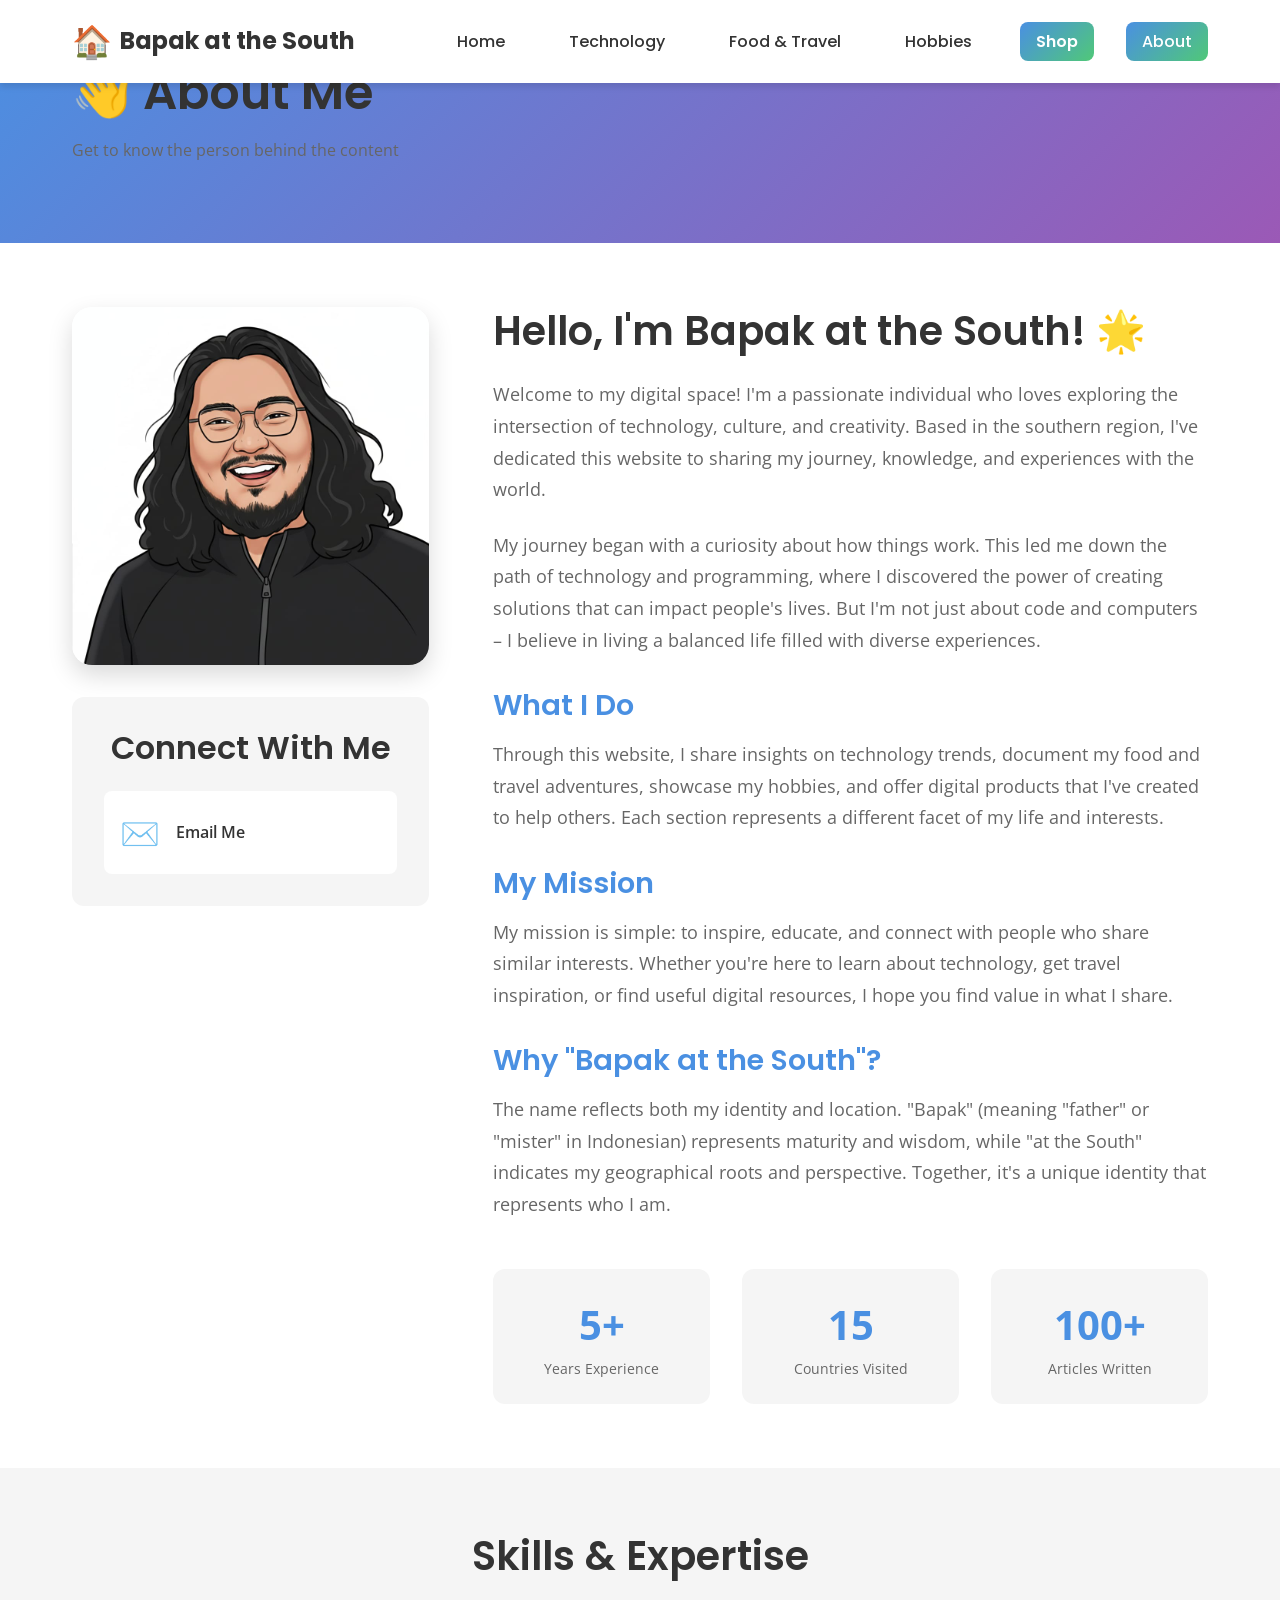
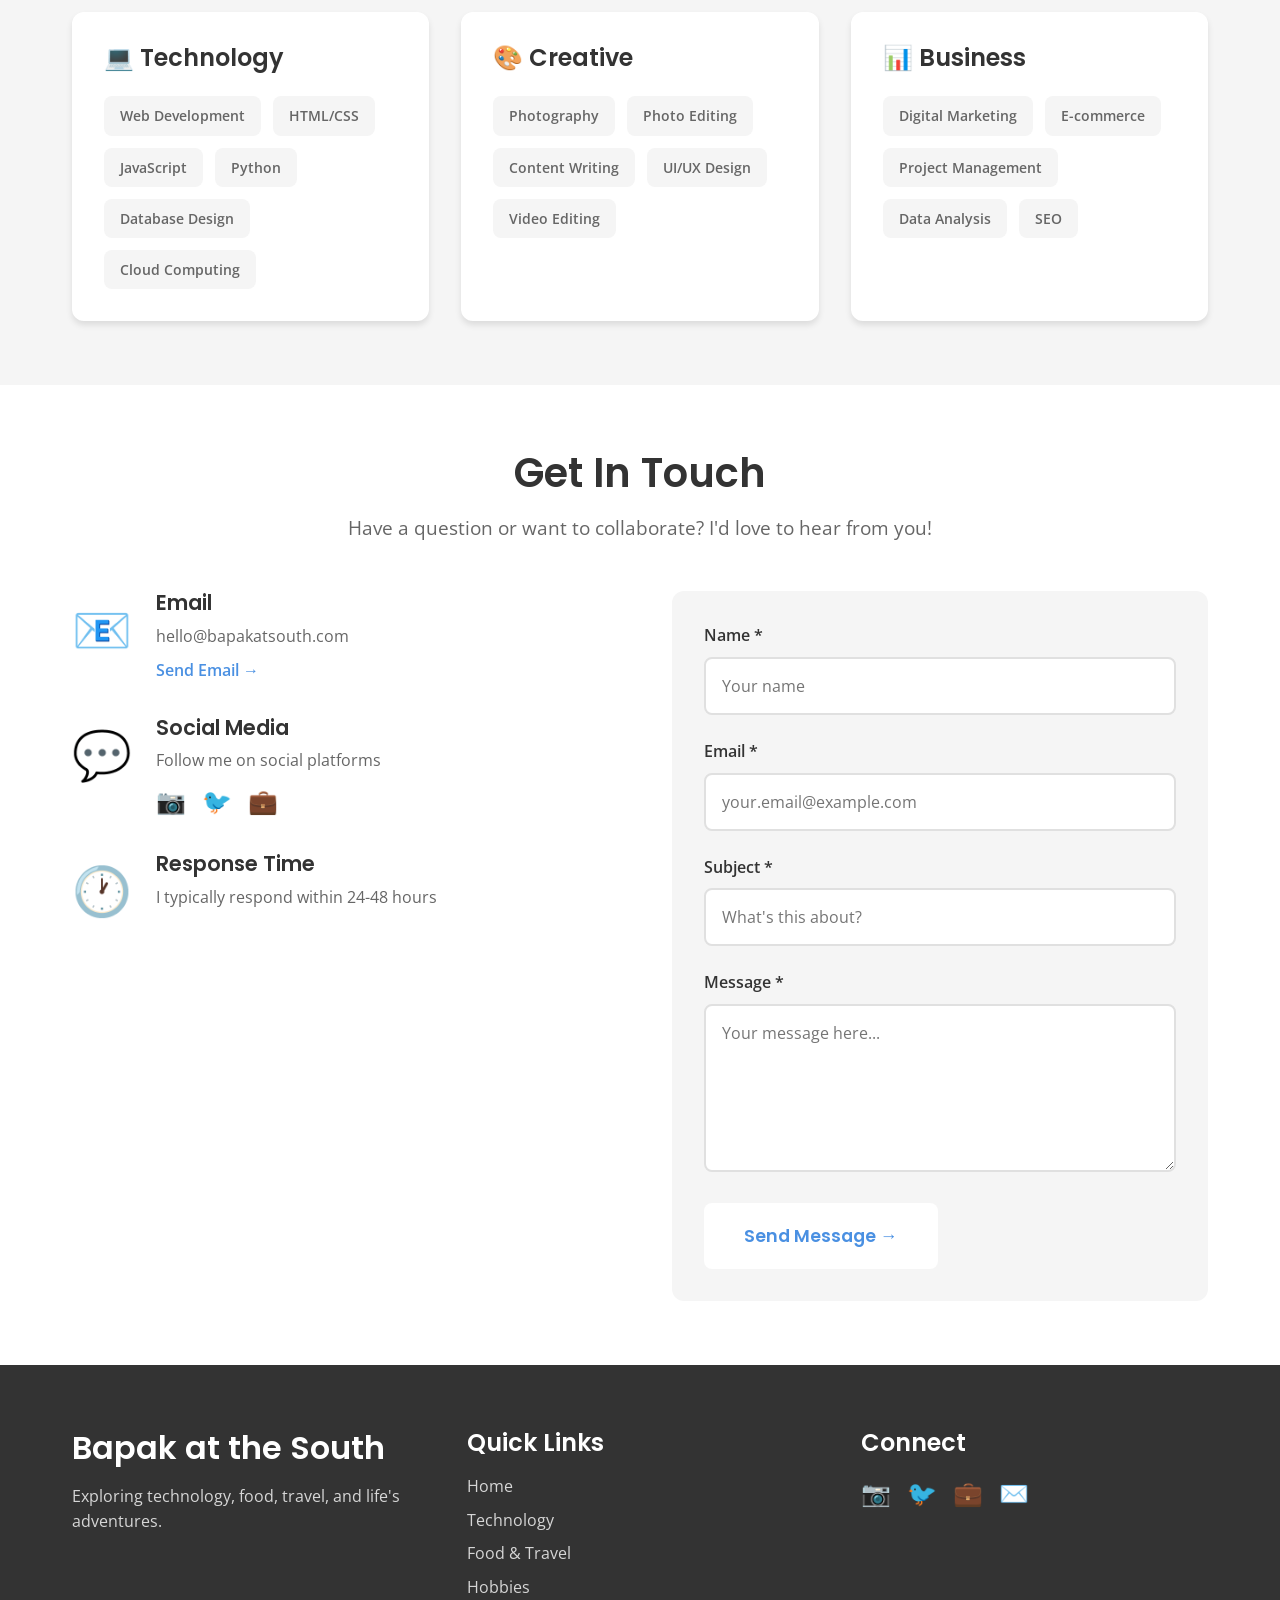
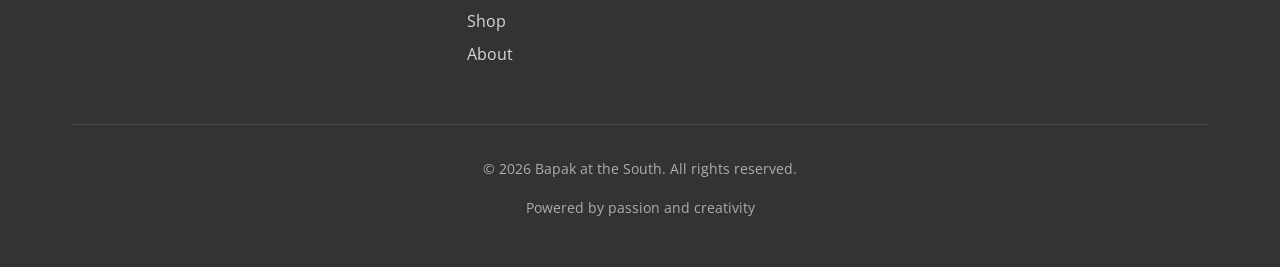
==== about.html @ a41eb59d "Update about.html" ====
<!DOCTYPE html>
<html lang="en">
<head>
    <meta charset="UTF-8">
    <meta name="viewport" content="width=device-width, initial-scale=1.0">
    <meta name="description" content="Learn more about Bapak at the South - personal story, mission, and how to get in touch.">
    <meta name="keywords" content="about, contact, biography, personal story">
    <meta name="author" content="Bapak at the South">
    
    <title>About & Contact - Bapak at the South</title>
    
    <!-- Google Fonts -->
    <link rel="preconnect" href="https://fonts.googleapis.com">
    <link rel="preconnect" href="https://fonts.gstatic.com" crossorigin>
    <link href="https://fonts.googleapis.com/css2?family=Poppins:wght@400;600;700&family=Open+Sans:wght@400;600&display=swap" rel="stylesheet">
    
    <!-- Stylesheets -->
    <link rel="stylesheet" href="css/style.css">
    <link rel="stylesheet" href="css/responsive.css">
    
    <link rel="icon" type="image/png" href="images/favicon.png">
</head>
<body>
    <!-- Navigation Bar -->
    <nav class="navbar" id="navbar">
        <div class="container">
            <div class="nav-wrapper">
                <a href="index.html" class="logo">
                    <span class="logo-icon">🏠</span>
                    <span class="logo-text">Bapak at the South</span>
                </a>
                
                <ul class="nav-menu" id="navMenu">
                    <li><a href="index.html" class="nav-link">Home</a></li>
                    <li><a href="technology.html" class="nav-link">Technology</a></li>
                    <li><a href="food-travel.html" class="nav-link">Food & Travel</a></li>
                    <li><a href="hobbies.html" class="nav-link">Hobbies</a></li>
                    <li><a href="shop.html" class="nav-link shop-link">Shop</a></li>
                    <li><a href="about.html" class="nav-link active">About</a></li>
                </ul>
                
                <button class="mobile-menu-toggle" id="mobileMenuToggle" aria-label="Toggle menu">
                    <span></span>
                    <span></span>
                    <span></span>
                </button>
            </div>
        </div>
    </nav>

    <!-- Page Header -->
   <section class="page-header about-header" style="padding: 8 rem 0 4 rem;">
        <div class="container">
            <h1 class="page-title fade-in">👋 About Me</h1>
            <p class="page-subtitle fade-in-delay">Get to know the person behind the content</p>
        </div>
    </section>

    <!-- About Section -->
    <section class="about-main-section">
        <div class="container">
            <div class="about-grid">
                <div class="about-image-section" data-aos="fade-right">
                    <div class="profile-image-placeholder"
                           style="background-image: url('images/About Bapak.jpg'); background-size: cover; background-position: center;">
                    </div>
                    <div class="social-connect">
                        <h3>Connect With Me</h3>
                        <div class="social-links-large">
    <a href="mailto:your.email@example.com" class="social-link-large">
        <span class="social-icon" style="font-size: 2.5 rem;">✉️</span>
        <span class="social-name">Email Me</span>
    </a>
</div>

                    </div>
                </div>
                
                <div class="about-text-section" data-aos="fade-left">
                    <h2>Hello, I'm Bapak at the South! 🌟</h2>
                    
                    <p>
                        Welcome to my digital space! I'm a passionate individual who loves exploring the intersection 
                        of technology, culture, and creativity. Based in the southern region, I've dedicated this 
                        website to sharing my journey, knowledge, and experiences with the world.
                    </p>
                    
                    <p>
                        My journey began with a curiosity about how things work. This led me down the path of 
                        technology and programming, where I discovered the power of creating solutions that can 
                        impact people's lives. But I'm not just about code and computers – I believe in living 
                        a balanced life filled with diverse experiences.
                    </p>
                    
                    <h3>What I Do</h3>
                    <p>
                        Through this website, I share insights on technology trends, document my food and travel 
                        adventures, showcase my hobbies, and offer digital products that I've created to help others. 
                        Each section represents a different facet of my life and interests.
                    </p>
                    
                    <h3>My Mission</h3>
                    <p>
                        My mission is simple: to inspire, educate, and connect with people who share similar interests. 
                        Whether you're here to learn about technology, get travel inspiration, or find useful digital 
                        resources, I hope you find value in what I share.
                    </p>
                    
                    <h3>Why "Bapak at the South"?</h3>
                    <p>
                        The name reflects both my identity and location. "Bapak" (meaning "father" or "mister" in 
                        Indonesian) represents maturity and wisdom, while "at the South" indicates my geographical 
                        roots and perspective. Together, it's a unique identity that represents who I am.
                    </p>
                    
                    <div class="stats-inline">
                        <div class="stat-inline-item">
                            <span class="stat-inline-number">5+</span>
                            <span class="stat-inline-label">Years Experience</span>
                        </div>
                        <div class="stat-inline-item">
                            <span class="stat-inline-number">15</span>
                            <span class="stat-inline-label">Countries Visited</span>
                        </div>
                        <div class="stat-inline-item">
                            <span class="stat-inline-number">100+</span>
                            <span class="stat-inline-label">Articles Written</span>
                        </div>
                    </div>
                </div>
            </div>
        </div>
    </section>

    <!-- Skills Section -->
    <section class="skills-section">
        <div class="container">
            <h2 class="section-title">Skills & Expertise</h2>
            <div class="skills-grid">
                <div class="skill-category" data-aos="fade-up">
                    <h3>💻 Technology</h3>
                    <div class="skill-tags">
                        <span class="skill-tag">Web Development</span>
                        <span class="skill-tag">HTML/CSS</span>
                        <span class="skill-tag">JavaScript</span>
                        <span class="skill-tag">Python</span>
                        <span class="skill-tag">Database Design</span>
                        <span class="skill-tag">Cloud Computing</span>
                    </div>
                </div>
                
                <div class="skill-category" data-aos="fade-up" data-aos-delay="100">
                    <h3>🎨 Creative</h3>
                    <div class="skill-tags">
                        <span class="skill-tag">Photography</span>
                        <span class="skill-tag">Photo Editing</span>
                        <span class="skill-tag">Content Writing</span>
                        <span class="skill-tag">UI/UX Design</span>
                        <span class="skill-tag">Video Editing</span>
                    </div>
                </div>
                
                <div class="skill-category" data-aos="fade-up" data-aos-delay="200">
                    <h3>📊 Business</h3>
                    <div class="skill-tags">
                        <span class="skill-tag">Digital Marketing</span>
                        <span class="skill-tag">E-commerce</span>
                        <span class="skill-tag">Project Management</span>
                        <span class="skill-tag">Data Analysis</span>
                        <span class="skill-tag">SEO</span>
                    </div>
                </div>
            </div>
        </div>
    </section>

    <!-- Contact Section -->
    <section class="contact-section">
        <div class="container">
            <h2 class="section-title">Get In Touch</h2>
            <p class="section-subtitle">Have a question or want to collaborate? I'd love to hear from you!</p>
            
            <div class="contact-grid">
                <div class="contact-info" data-aos="fade-right">
                    <div class="contact-item">
                        <div class="contact-icon">📧</div>
                        <div class="contact-details">
                            <h3>Email</h3>
                            <p>hello@bapakatsouth.com</p>
                            <a href="mailto:hello@bapakatsouth.com" class="contact-link">Send Email →</a>
                        </div>
                    </div>
                    
                    <div class="contact-item">
                        <div class="contact-icon">💬</div>
                        <div class="contact-details">
                            <h3>Social Media</h3>
                            <p>Follow me on social platforms</p>
                            <div class="social-links-contact">
                                <a href="#" aria-label="Instagram">📷</a>
                                <a href="#" aria-label="Twitter">🐦</a>
                                <a href="#" aria-label="LinkedIn">💼</a>
                            </div>
                        </div>
                    </div>
                    
                    <div class="contact-item">
                        <div class="contact-icon">🕐</div>
                        <div class="contact-details">
                            <h3>Response Time</h3>
                            <p>I typically respond within 24-48 hours</p>
                        </div>
                    </div>
                </div>
                
                <div class="contact-form-wrapper" data-aos="fade-left">
                    <form class="contact-form" id="contactForm">
                        <div class="form-group">
                            <label for="name">Name *</label>
                            <input type="text" id="name" name="name" required placeholder="Your name">
                        </div>
                        
                        <div class="form-group">
                            <label for="email">Email *</label>
                            <input type="email" id="email" name="email" required placeholder="your.email@example.com">
                        </div>
                        
                        <div class="form-group">
                            <label for="subject">Subject *</label>
                            <input type="text" id="subject" name="subject" required placeholder="What's this about?">
                        </div>
                        
                        <div class="form-group">
                            <label for="message">Message *</label>
                            <textarea id="message" name="message" rows="6" required placeholder="Your message here..."></textarea>
                        </div>
                        
                        <button type="submit" class="btn btn-primary btn-large">
                            Send Message →
                        </button>
                    </form>
                </div>
            </div>
        </div>
    </section>

    <!-- Footer -->
    <footer class="footer">
        <div class="container">
            <div class="footer-content">
                <div class="footer-section">
                    <h3>Bapak at the South</h3>
                    <p>Exploring technology, food, travel, and life's adventures.</p>
                </div>
                
                <div class="footer-section">
                    <h4>Quick Links</h4>
                    <ul class="footer-links">
                        <li><a href="index.html">Home</a></li>
                        <li><a href="technology.html">Technology</a></li>
                        <li><a href="food-travel.html">Food & Travel</a></li>
                        <li><a href="hobbies.html">Hobbies</a></li>
                        <li><a href="shop.html">Shop</a></li>
                        <li><a href="about.html">About</a></li>
                    </ul>
                </div>
                
                <div class="footer-section">
                    <h4>Connect</h4>
                    <div class="social-links">
                        <a href="#" class="social-link" aria-label="Instagram">📷</a>
                        <a href="#" class="social-link" aria-label="Twitter">🐦</a>
                        <a href="#" class="social-link" aria-label="LinkedIn">💼</a>
                        <a href="#" class="social-link" aria-label="Email">✉️</a>
                    </div>
                </div>
            </div>
            
            <div class="footer-bottom">
                <p>&copy; 2026 Bapak at the South. All rights reserved.</p>
                <p>Powered by passion and creativity</p>
            </div>
        </div>
    </footer>

    <!-- JavaScript -->
    <script src="js/main.js"></script>
    
    <style>
        /* Additional styles for About page */
        .about-header {
            background: linear-gradient(135deg, #4A90E2 0%, #9B59B6 100%);
        }
        
        .about-main-section {
            padding: 4rem 0;
        }
        
        .about-grid {
            display: grid;
            grid-template-columns: 1fr 2fr;
            gap: 4rem;
            align-items: start;
        }
        
        .profile-image-placeholder {
            width: 100%;
            aspect-ratio: 1;
            background: var(--gradient-primary);
            border-radius: var(--radius-xl);
            display: flex;
            align-items: center;
            justify-content: center;
            box-shadow: var(--shadow-lg);
            margin-bottom: 2rem;
        }
        
        .profile-icon {
            font-size: 8rem;
        }
        
        .social-connect {
            background: var(--light-gray);
            padding: 2rem;
            border-radius: var(--radius-lg);
        }
        
        .social-connect h3 {
            margin-bottom: 1.5rem;
            text-align: center;
        }
        
        .social-links-large {
            display: flex;
            flex-direction: column;
            gap: 1rem;
        }
        
        .social-link-large {
            display: flex;
            align-items: center;
            gap: 1rem;
            padding: 1rem;
            background: var(--white);
            border-radius: var(--radius-md);
            transition: var(--transition-fast);
            text-decoration: none;
            color: var(--dark-gray);
        }
        
        .social-link-large:hover {
            transform: translateX(5px);
            box-shadow: var(--shadow-md);
        }
        
        .social-icon {
            font-size: 2rem;
        }
        
        .social-name {
            font-weight: 600;
        }
        
        .about-text-section h2 {
            font-size: 2.5rem;
            margin-bottom: 1.5rem;
            color: var(--dark-gray);
        }
        
        .about-text-section h3 {
            font-size: 1.8rem;
            margin-top: 2rem;
            margin-bottom: 1rem;
            color: var(--primary-color);
        }
        
        .about-text-section p {
            font-size: 1.1rem;
            line-height: 1.8;
            color: var(--text-gray);
            margin-bottom: 1.5rem;
        }
        
        .stats-inline {
            display: flex;
            gap: 2rem;
            margin-top: 3rem;
            flex-wrap: wrap;
        }
        
        .stat-inline-item {
            display: flex;
            flex-direction: column;
            align-items: center;
            padding: 1.5rem;
            background: var(--light-gray);
            border-radius: var(--radius-lg);
            flex: 1;
            min-width: 150px;
        }
        
        .stat-inline-number {
            font-size: 2.5rem;
            font-weight: 700;
            color: var(--primary-color);
        }
        
        .stat-inline-label {
            font-size: 0.9rem;
            color: var(--text-gray);
            text-align: center;
        }
        
        .skills-section {
            background: var(--light-gray);
            padding: 4rem 0;
        }
        
        .skills-grid {
            display: grid;
            grid-template-columns: repeat(auto-fit, minmax(300px, 1fr));
            gap: 2rem;
            margin-top: 2rem;
        }
        
        .skill-category {
            background: var(--white);
            padding: 2rem;
            border-radius: var(--radius-lg);
            box-shadow: var(--shadow-md);
        }
        
        .skill-category h3 {
            font-size: 1.5rem;
            margin-bottom: 1.5rem;
            color: var(--dark-gray);
        }
        
        .skill-tags {
            display: flex;
            flex-wrap: wrap;
            gap: 0.75rem;
        }
        
        .skill-tag {
            background: var(--light-gray);
            color: var(--text-gray);
            padding: 0.5rem 1rem;
            border-radius: var(--radius-md);
            font-size: 0.9rem;
            font-weight: 600;
        }
        
        .contact-section {
            padding: 4rem 0;
        }
        
        .contact-grid {
            display: grid;
            grid-template-columns: 1fr 1fr;
            gap: 4rem;
            margin-top: 3rem;
        }
        
        .contact-item {
            display: flex;
            gap: 1.5rem;
            margin-bottom: 2rem;
        }
        
        .contact-icon {
            font-size: 3rem;
            flex-shrink: 0;
        }
        
        .contact-details h3 {
            font-size: 1.3rem;
            margin-bottom: 0.5rem;
            color: var(--dark-gray);
        }
        
        .contact-details p {
            color: var(--text-gray);
            margin-bottom: 0.5rem;
        }
        
        .contact-link {
            color: var(--primary-color);
            font-weight: 600;
            transition: var(--transition-fast);
        }
        
        .contact-link:hover {
            color: var(--secondary-color);
        }
        
        .social-links-contact {
            display: flex;
            gap: 1rem;
            margin-top: 0.5rem;
        }
        
        .social-links-contact a {
            font-size: 1.5rem;
            transition: var(--transition-fast);
        }
        
        .social-links-contact a:hover {
            transform: translateY(-3px);
        }
        
        .contact-form-wrapper {
            background: var(--light-gray);
            padding: 2rem;
            border-radius: var(--radius-lg);
        }
        
        .form-group {
            margin-bottom: 1.5rem;
        }
        
        .form-group label {
            display: block;
            margin-bottom: 0.5rem;
            font-weight: 600;
            color: var(--dark-gray);
        }
        
        .form-group input,
        .form-group textarea {
            width: 100%;
            padding: 1rem;
            border: 2px solid var(--medium-gray);
            border-radius: var(--radius-md);
            font-family: var(--font-secondary);
            font-size: 1rem;
            transition: var(--transition-fast);
        }
        
        .form-group input:focus,
        .form-group textarea:focus {
            outline: none;
            border-color: var(--primary-color);
        }
        
        .form-group textarea {
            resize: vertical;
        }
        
        @media (max-width: 768px) {
            .about-grid {
                grid-template-columns: 1fr;
                gap: 2rem;
            }
            
            .profile-image-placeholder {
                max-width: 300px;
                margin: 0 auto 2rem;
            }
            
            .stats-inline {
                flex-direction: column;
            }
            
            .contact-grid {
                grid-template-columns: 1fr;
                gap: 2rem;
            }
            
            .skills-grid {
                grid-template-columns: 1fr;
            }
        }
    </style>
    
    <script>
        // Contact form handling
        document.getElementById('contactForm').addEventListener('submit', function(e) {
            e.preventDefault();
            
            const formData = {
                name: document.getElementById('name').value,
                email: document.getElementById('email').value,
                subject: document.getElementById('subject').value,
                message: document.getElementById('message').value
            };
            
            console.log('Form submitted:', formData);
            
            // Show success message
            if (window.BapakattheSouth && window.BapakattheSouth.showNotification) {
                window.BapakattheSouth.showNotification(
                    'Thank you! Your message has been sent successfully. 🎉',
                    'success'
                );
            }
            
            // Reset form
            this.reset();
            
            // In production, send to backend:
            // fetch('/api/contact', {
            //     method: 'POST',
            //     headers: { 'Content-Type': 'application/json' },
            //     body: JSON.stringify(formData)
            // })
        });
    </script>
</body>
</html>
---- css/style.css ----
/* ============================================
   Bapak at the South - Main Stylesheet
   Modern, clean design inspired by lynk.id
   ============================================ */

/* ============================================
   CSS VARIABLES (COLORS - Easy to customize!)
   ============================================ */
:root {
    /* Primary Colors */
    --primary-color: #4A90E2;
    --primary-dark: #2E5C8A;
    --secondary-color: #9B59B6;
    --secondary-dark: #6C3A7C;
    
    /* Accent Colors */
    --accent-green: #50C878;
    --accent-orange: #FFB347;
    --accent-red: #E74C3C;
    
    /* Neutral Colors */
    --white: #FFFFFF;
    --light-gray: #F5F5F5;
    --medium-gray: #E0E0E0;
    --text-gray: #666666;
    --dark-gray: #333333;
    --black: #000000;
    
    /* Gradients */
    --gradient-primary: linear-gradient(135deg, #4A90E2 0%, #50C878 100%);
    --gradient-secondary: linear-gradient(135deg, #FFB347 0%, #E74C3C 100%);
    --gradient-overlay: linear-gradient(135deg, rgba(74, 144, 226, 0.5) 0%, rgba(80, 200, 120, 0.5) 100%);
    
    /* Shadows */
    --shadow-sm: 0 2px 4px rgba(0, 0, 0, 0.1);
    --shadow-md: 0 4px 6px rgba(0, 0, 0, 0.1);
    --shadow-lg: 0 10px 25px rgba(0, 0, 0, 0.15);
    --shadow-xl: 0 20px 40px rgba(0, 0, 0, 0.2);
    
    /* Spacing */
    --spacing-xs: 0.5rem;
    --spacing-sm: 1rem;
    --spacing-md: 2rem;
    --spacing-lg: 3rem;
    --spacing-xl: 4rem;
    
    /* Border Radius */
    --radius-sm: 4px;
    --radius-md: 8px;
    --radius-lg: 12px;
    --radius-xl: 20px;
    
    /* Transitions */
    --transition-fast: 0.2s ease;
    --transition-normal: 0.3s ease;
    --transition-slow: 0.5s ease;
    
    /* Fonts */
    --font-primary: 'Poppins', sans-serif;
    --font-secondary: 'Open Sans', sans-serif;
}

/* ============================================
   RESET & BASE STYLES
   ============================================ */
* {
    margin: 0;
    padding: 0;
    box-sizing: border-box;
}

html {
    scroll-behavior: smooth;
    font-size: 16px;
}

body {
    font-family: var(--font-secondary);
    color: var(--dark-gray);
    line-height: 1.6;
    background-color: var(--white);
    overflow-x: hidden;
}

/* ============================================
   TYPOGRAPHY
   ============================================ */
h1, h2, h3, h4, h5, h6 {
    font-family: var(--font-primary);
    font-weight: 600;
    line-height: 1.2;
    margin-bottom: 1rem;
    color: var(--dark-gray);
}

h1 { font-size: 3rem; }
h2 { font-size: 2.5rem; }
h3 { font-size: 2rem; }
h4 { font-size: 1.5rem; }
h5 { font-size: 1.25rem; }
h6 { font-size: 1rem; }

p {
    margin-bottom: 1rem;
    color: var(--text-gray);
}

a {
    text-decoration: none;
    color: var(--primary-color);
    transition: var(--transition-fast);
}

a:hover {
    color: var(--primary-dark);
}

/* ============================================
   CONTAINER & LAYOUT
   ============================================ */
.container {
    max-width: 1200px;
    margin: 0 auto;
    padding: 0 var(--spacing-md);
}

/* ============================================
   NAVIGATION BAR
   ============================================ */
.navbar {
    position: fixed;
    top: 0;
    left: 0;
    right: 0;
    background: var(--white);
    box-shadow: var(--shadow-md);
    z-index: 1000;
    transition: var(--transition-normal);
}

.navbar.scrolled {
    box-shadow: var(--shadow-lg);
}

.nav-wrapper {
    display: flex;
    justify-content: space-between;
    align-items: center;
    padding: 1rem 0;
}

.logo {
    display: flex;
    align-items: center;
    gap: 0.5rem;
    font-family: var(--font-primary);
    font-size: 1.5rem;
    font-weight: 700;
    color: var(--dark-gray);
    text-decoration: none;
}

.logo-icon {
    font-size: 2rem;
}

.logo:hover {
    color: var(--primary-color);
}

.nav-menu {
    display: flex;
    list-style: none;
    gap: 2rem;
    align-items: center;
}

.nav-link {
    font-family: var(--font-primary);
    font-weight: 500;
    color: var(--dark-gray);
    padding: 0.5rem 1rem;
    border-radius: var(--radius-md);
    transition: var(--transition-fast);
}

.nav-link:hover {
    background: var(--light-gray);
    color: var(--primary-color);
}

.nav-link.active {
    background: var(--gradient-primary);
    color: var(--white);
}

.nav-link.shop-link {
    background: var(--gradient-primary);
    color: var(--white);
    font-weight: 600;
}

.nav-link.shop-link:hover {
    transform: translateY(-2px);
    box-shadow: var(--shadow-md);
}

/* Mobile Menu Toggle */
.mobile-menu-toggle {
    display: none;
    flex-direction: column;
    gap: 4px;
    background: none;
    border: none;
    cursor: pointer;
    padding: 0.5rem;
}

.mobile-menu-toggle span {
    width: 25px;
    height: 3px;
    background: var(--dark-gray);
    border-radius: 2px;
    transition: var(--transition-fast);
}

/* ============================================
   HERO SECTION
   ============================================ */
.hero {
    position: relative;
    height: 100vh;
    min-height: 600px;
    display: flex;
    align-items: center;
    justify-content: center;
    background: var(--gradient-primary);
    overflow: hidden;
    margin-top: 70px;
   background-position: calc(50% + 4.5cm) center !important; /* Geser background 4.5cm ke kanan */
}

.hero-overlay {
    position: absolute;
    top: 0;
    left: 0;
    right: 0;
    bottom: 0;
    background: var(--gradient-overlay);
}

.hero-content {
    position: relative;
    z-index: 2;
    text-align: center;
    color: var(--white);
}

.hero-title {
    font-size: 4rem;
    font-weight: 700;
    margin-bottom: 1rem;
    text-shadow: 0 4px 10px rgba(0, 0, 0, 0.3);
}

.hero-subtitle {
    font-size: 1.5rem;
    margin-bottom: 2rem;
    opacity: 0.95;
}

.hero-buttons {
    display: flex;
    gap: 1rem;
    justify-content: center;
    flex-wrap: wrap;
}

/* Scroll Indicator */
.scroll-indicator {
    position: absolute;
    bottom: 2rem;
    left: 50%;
    transform: translateX(-50%);
    text-align: center;
    color: var(--white);
    z-index: 3;
    animation: bounce 2s infinite;
}

.scroll-indicator span {
    display: block;
    font-size: 0.9rem;
    margin-bottom: 0.5rem;
    opacity: 0.8;
}

.scroll-arrow {
    font-size: 2rem;
}

@keyframes bounce {
    0%, 20%, 50%, 80%, 100% {
        transform: translateX(-50%) translateY(0);
    }
    40% {
        transform: translateX(-50%) translateY(-10px);
    }
    60% {
        transform: translateX(-50%) translateY(-5px);
    }
}

/* ============================================
   BUTTONS
   ============================================ */
.btn {
    display: inline-block;
    padding: 1rem 2rem;
    font-family: var(--font-primary);
    font-size: 1rem;
    font-weight: 600;
    border-radius: var(--radius-md);
    cursor: pointer;
    transition: var(--transition-normal);
    border: none;
    text-align: center;
}

.btn-primary {
    background: var(--white);
    color: var(--primary-color);
}

.btn-primary:hover {
    transform: translateY(-3px);
    box-shadow: var(--shadow-lg);
}

.btn-secondary {
    background: transparent;
    color: var(--white);
    border: 2px solid var(--white);
}

.btn-secondary:hover {
    background: var(--white);
    color: var(--primary-color);
}

.btn-outline {
    background: transparent;
    color: var(--primary-color);
    border: 2px solid var(--primary-color);
}

.btn-outline:hover {
    background: var(--primary-color);
    color: var(--white);
}

.btn-large {
    padding: 1.25rem 2.5rem;
    font-size: 1.1rem;
}

/* ============================================
   SECTIONS
   ============================================ */
section {
    padding: var(--spacing-xl) 0;
}

.section-title {
    text-align: center;
    font-size: 2.5rem;
    margin-bottom: 1rem;
    color: var(--dark-gray);
}

.section-subtitle {
    text-align: center;
    font-size: 1.2rem;
    color: var(--text-gray);
    margin-bottom: var(--spacing-lg);
}

/* ============================================
   FEATURED SECTIONS
   ============================================ */
.featured-sections {
    background: var(--light-gray);
}

.featured-grid {
    display: grid;
    grid-template-columns: repeat(auto-fit, minmax(300px, 1fr));
    gap: 2rem;
    margin-top: var(--spacing-lg);
}

.feature-card {
    background: var(--white);
    padding: var(--spacing-lg);
    border-radius: var(--radius-lg);
    box-shadow: var(--shadow-md);
    text-align: center;
    transition: var(--transition-normal);
}

.feature-card:hover {
    transform: translateY(-10px);
    box-shadow: var(--shadow-xl);
}

.feature-icon {
    font-size: 4rem;
    margin-bottom: 1rem;
}

.feature-card h3 {
    font-size: 1.8rem;
    margin-bottom: 1rem;
    color: var(--dark-gray);
}

.feature-card p {
    margin-bottom: 1.5rem;
    color: var(--text-gray);
}

.feature-link {
    display: inline-block;
    color: var(--primary-color);
    font-weight: 600;
    font-family: var(--font-primary);
    transition: var(--transition-fast);
}

.feature-link:hover {
    color: var(--secondary-color);
    transform: translateX(5px);
}

/* ============================================
   PRODUCTS PREVIEW
   ============================================ */
.products-preview {
    background: var(--white);
}

.products-grid {
    display: grid;
    grid-template-columns: repeat(auto-fit, minmax(280px, 1fr));
    gap: 2rem;
    margin-top: var(--spacing-lg);
    margin-bottom: var(--spacing-lg);
}

.product-card-preview {
    background: var(--white);
    border: 2px solid var(--medium-gray);
    border-radius: var(--radius-lg);
    padding: var(--spacing-md);
    text-align: center;
    transition: var(--transition-normal);
}

.product-card-preview:hover {
    border-color: var(--primary-color);
    transform: translateY(-5px);
    box-shadow: var(--shadow-lg);
}

.product-image-placeholder {
    width: 100%;
    height: 200px;
    background: var(--gradient-primary);
    border-radius: var(--radius-md);
    display: flex;
    align-items: center;
    justify-content: center;
    margin-bottom: 1rem;
}

.product-icon {
    font-size: 4rem;
}

.product-card-preview h3 {
    font-size: 1.5rem;
    margin-bottom: 0.5rem;
}

.product-price {
    font-size: 1.3rem;
    font-weight: 700;
    color: var(--secondary-color);
    margin-bottom: 1rem;
}

.cta-center {
    text-align: center;
    margin-top: var(--spacing-lg);
}

/* ============================================
   ABOUT PREVIEW
   ============================================ */
.about-preview {
    background: var(--light-gray);
}

.about-content-wrapper {
    display: grid;
    grid-template-columns: 1fr 1fr;
    gap: var(--spacing-lg);
    align-items: center;
}

.about-text h2 {
    font-size: 2.5rem;
    margin-bottom: 1.5rem;
}

.about-text p {
    font-size: 1.1rem;
    margin-bottom: 1.5rem;
}

.about-image-placeholder {
    width: 100%;
    height: 400px;
    background: var(--gradient-primary);
    border-radius: var(--radius-xl);
    display: flex;
    align-items: center;
    justify-content: center;
}

.about-icon {
    font-size: 8rem;
}

/* ============================================
   NEWSLETTER
   ============================================ */
.newsletter {
    background: var(--gradient-primary);
    color: var(--white);
    text-align: center;
}

.newsletter h2 {
    color: var(--white);
    font-size: 2.5rem;
    margin-bottom: 1rem;
}

.newsletter p {
    color: var(--white);
    opacity: 0.9;
    font-size: 1.1rem;
}

.newsletter-form {
    display: flex;
    gap: 1rem;
    max-width: 600px;
    margin: 2rem auto;
    flex-wrap: wrap;
    justify-content: center;
}

.newsletter-form input {
    flex: 1;
    min-width: 250px;
    padding: 1rem 1.5rem;
    border: none;
    border-radius: var(--radius-md);
    font-size: 1rem;
}

.newsletter-form button {
    padding: 1rem 2rem;
}

.newsletter-note {
    font-size: 0.9rem;
    opacity: 0.8;
}

/* ============================================
   FOOTER
   ============================================ */
.footer {
    background: var(--dark-gray);
    color: var(--white);
    padding: var(--spacing-xl) 0 var(--spacing-md);
}

.footer-content {
    display: grid;
    grid-template-columns: repeat(auto-fit, minmax(250px, 1fr));
    gap: var(--spacing-lg);
    margin-bottom: var(--spacing-lg);
}

.footer-section h3,
.footer-section h4 {
    color: var(--white);
    margin-bottom: 1rem;
}

.footer-section p {
    color: rgba(255, 255, 255, 0.8);
}

.footer-links {
    list-style: none;
}

.footer-links li {
    margin-bottom: 0.5rem;
}

.footer-links a {
    color: rgba(255, 255, 255, 0.8);
    transition: var(--transition-fast);
}

.footer-links a:hover {
    color: var(--white);
    padding-left: 5px;
}

.social-links {
    display: flex;
    gap: 1rem;
}

.social-link {
    font-size: 1.5rem;
    transition: var(--transition-fast);
}

.social-link:hover {
    transform: translateY(-3px);
}

.footer-bottom {
    text-align: center;
    padding-top: var(--spacing-md);
    border-top: 1px solid rgba(255, 255, 255, 0.1);
}

.footer-bottom p {
    color: rgba(255, 255, 255, 0.6);
    font-size: 0.9rem;
}

/* ============================================
   ANIMATIONS
   ============================================ */
.fade-in {
    animation: fadeIn 1s ease-in;
}

.fade-in-delay {
    animation: fadeIn 1s ease-in 0.3s both;
}

.fade-in-delay-2 {
    animation: fadeIn 1s ease-in 0.6s both;
}

@keyframes fadeIn {
    from {
        opacity: 0;
        transform: translateY(20px);
    }
    to {
        opacity: 1;
        transform: translateY(0);
    }
}

/* Data AOS attributes for scroll animations */
[data-aos] {
    opacity: 0;
    transition: var(--transition-slow);
}

[data-aos].aos-animate {
    opacity: 1;
}

[data-aos="fade-up"] {
    transform: translateY(30px);
}

[data-aos="fade-up"].aos-animate {
    transform: translateY(0);
}

[data-aos="zoom-in"] {
    transform: scale(0.9);
}

[data-aos="zoom-in"].aos-animate {
    transform: scale(1);
}

[data-aos="fade-right"] {
    transform: translateX(-30px);
}

[data-aos="fade-right"].aos-animate {
    transform: translateX(0);
}

[data-aos="fade-left"] {
    transform: translateX(30px);
}

[data-aos="fade-left"].aos-animate {
    transform: translateX(0);
}

/* ============================================
   UTILITY CLASSES
   ============================================ */
.text-center { text-align: center; }
.text-left { text-align: left; }
.text-right { text-align: right; }

.mt-1 { margin-top: var(--spacing-sm); }
.mt-2 { margin-top: var(--spacing-md); }
.mt-3 { margin-top: var(--spacing-lg); }

.mb-1 { margin-bottom: var(--spacing-sm); }
.mb-2 { margin-bottom: var(--spacing-md); }
.mb-3 { margin-bottom: var(--spacing-lg); }

.hidden { display: none; }
.visible { display: block; }

/* Made with Bob */
---- css/responsive.css ----
/* ============================================
   RESPONSIVE DESIGN
   Mobile-first approach for all devices
   ============================================ */

/* ============================================
   TABLET (768px - 1199px)
   ============================================ */
@media (max-width: 1199px) {
    .container {
        padding: 0 1.5rem;
    }
    
    .hero-title {
        font-size: 3rem;
    }
    
    .hero-subtitle {
        font-size: 1.3rem;
    }
    
    .featured-grid {
        grid-template-columns: repeat(auto-fit, minmax(250px, 1fr));
    }
    
    .about-content-wrapper {
        gap: 2rem;
    }
}

/* ============================================
   MOBILE (max-width: 768px)
   ============================================ */
@media (max-width: 768px) {
    /* Typography */
    h1 { font-size: 2rem; }
    h2 { font-size: 1.8rem; }
    h3 { font-size: 1.5rem; }
    h4 { font-size: 1.3rem; }
    
    .section-title {
        font-size: 2rem;
    }
    
    .section-subtitle {
        font-size: 1rem;
    }
    
    /* Container */
    .container {
        padding: 0 1rem;
    }
    
    /* Navigation */
    .nav-wrapper {
        padding: 0.75rem 0;
    }
    
    .logo {
    font-size: 1.2rem;
}

.logo-text {
    display: inline;
}

.logo-icon {
    font-size: 1.5rem;
}   
    .nav-menu {
        position: fixed;
        top: 70px;
        left: -100%;
        width: 100%;
        height: calc(100vh - 70px);
        background: var(--white);
        flex-direction: column;
        padding: 2rem;
        gap: 0;
        box-shadow: var(--shadow-lg);
        transition: left 0.3s ease;
        overflow-y: auto;
    }
    
    .nav-menu.active {
        left: 0;
    }
    
    .nav-menu li {
        width: 100%;
        margin-bottom: 1rem;
    }
    
    .nav-link {
        display: block;
        width: 100%;
        padding: 1rem;
        text-align: center;
        font-size: 1.1rem;
    }
    
    .mobile-menu-toggle {
        display: flex;
        z-index: 1001;
    }
    
    .mobile-menu-toggle.active span:nth-child(1) {
        transform: rotate(45deg) translate(5px, 5px);
    }
    
    .mobile-menu-toggle.active span:nth-child(2) {
        opacity: 0;
    }
    
    .mobile-menu-toggle.active span:nth-child(3) {
        transform: rotate(-45deg) translate(7px, -6px);
    }
    
    /* Hero Section */
    .hero {
        min-height: 500px;
        margin-top: 60px;
    }
    
    .hero-title {
        font-size: 2rem;
        padding: 0 1rem;
    }
    
    .hero-subtitle {
        font-size: 1rem;
        padding: 0 1rem;
    }
    
    .hero-buttons {
        flex-direction: column;
        padding: 0 1rem;
    }
    
    .hero-buttons .btn {
        width: 100%;
        max-width: 300px;
    }
    
    .scroll-indicator {
        bottom: 1rem;
    }
    
    .scroll-indicator span {
        font-size: 0.8rem;
    }
    
    /* Sections */
    section {
        padding: 2rem 0;
    }
    
    /* Featured Sections */
    .featured-grid {
        grid-template-columns: 1fr;
        gap: 1.5rem;
    }
    
    .feature-card {
        padding: 1.5rem;
    }
    
    .feature-icon {
        font-size: 3rem;
    }
    
    /* Products Preview */
    .products-grid {
        grid-template-columns: 1fr;
        gap: 1.5rem;
    }
    
    .product-image-placeholder {
        height: 180px;
    }
    
    .product-icon {
        font-size: 3rem;
    }
    
    /* About Preview */
    .about-content-wrapper {
        grid-template-columns: 1fr;
        gap: 2rem;
    }
    
    .about-text h2 {
        font-size: 2rem;
    }
    
    .about-text p {
        font-size: 1rem;
    }
    
    .about-image-placeholder {
        height: 300px;
    }
    
    .about-icon {
        font-size: 5rem;
    }
    
    /* Newsletter */
    .newsletter h2 {
        font-size: 2rem;
    }
    
    .newsletter p {
        font-size: 1rem;
    }
    
    .newsletter-form {
        flex-direction: column;
        gap: 1rem;
    }
    
    .newsletter-form input {
        width: 100%;
        min-width: auto;
    }
    
    .newsletter-form button {
        width: 100%;
    }
    
    /* Footer */
    .footer-content {
        grid-template-columns: 1fr;
        gap: 2rem;
    }
    
    .footer-section {
        text-align: center;
    }
    
    .footer-links {
        text-align: center;
    }
    
    .social-links {
        justify-content: center;
    }
    
    /* Buttons */
    .btn {
        padding: 0.875rem 1.5rem;
        font-size: 0.95rem;
    }
    
    .btn-large {
        padding: 1rem 2rem;
        font-size: 1rem;
    }
}

/* ============================================
   SMALL MOBILE (max-width: 480px)
   ============================================ */
@media (max-width: 480px) {
    /* Typography */
    h1 { font-size: 1.75rem; }
    h2 { font-size: 1.5rem; }
    h3 { font-size: 1.3rem; }
    
    .section-title {
        font-size: 1.75rem;
    }
    
    /* Hero */
    .hero-title {
        font-size: 1.75rem;
    }
    
    .hero-subtitle {
        font-size: 0.95rem;
    }
    
    /* Container */
    .container {
        padding: 0 0.75rem;
    }
    
    /* Logo */
    .logo {
        font-size: 1rem;
    }
    
    .logo-text {
        display: none;
    }
    
    /* Feature Cards */
    .feature-card {
        padding: 1.25rem;
    }
    
    .feature-icon {
        font-size: 2.5rem;
    }
    
    /* Product Cards */
    .product-card-preview {
        padding: 1rem;
    }
    
    .product-image-placeholder {
        height: 150px;
    }
    
    /* About */
    .about-image-placeholder {
        height: 250px;
    }
    
    .about-icon {
        font-size: 4rem;
    }
    
    /* Newsletter */
    .newsletter {
        padding: 2rem 0;
    }
    
    .newsletter h2 {
        font-size: 1.75rem;
    }
    
    /* Footer */
    .footer {
        padding: 2rem 0 1rem;
    }
    
    .social-links {
        gap: 0.75rem;
    }
    
    .social-link {
        font-size: 1.3rem;
    }
}

/* ============================================
   LANDSCAPE MOBILE (max-height: 500px)
   ============================================ */
@media (max-height: 500px) and (orientation: landscape) {
    .hero {
        min-height: 400px;
    }
    
    .hero-title {
        font-size: 2rem;
    }
    
    .hero-subtitle {
        font-size: 1rem;
        margin-bottom: 1rem;
    }
    
    .scroll-indicator {
        display: none;
    }
}

/* ============================================
   PRINT STYLES
   ============================================ */
@media print {
    .navbar,
    .mobile-menu-toggle,
    .hero-buttons,
    .scroll-indicator,
    .newsletter,
    .footer {
        display: none;
    }
    
    .hero {
        height: auto;
        min-height: auto;
        padding: 2rem 0;
    }
    
    body {
        font-size: 12pt;
        line-height: 1.5;
    }
    
    h1 { font-size: 24pt; }
    h2 { font-size: 20pt; }
    h3 { font-size: 16pt; }
    
    a {
        color: #000;
        text-decoration: underline;
    }
    
    .feature-card,
    .product-card-preview {
        page-break-inside: avoid;
        border: 1px solid #000;
    }
}

/* ============================================
   ACCESSIBILITY IMPROVEMENTS
   ============================================ */

/* Focus styles for keyboard navigation */
a:focus,
button:focus,
input:focus {
    outline: 3px solid var(--primary-color);
    outline-offset: 2px;
}

/* Reduced motion for users who prefer it */
@media (prefers-reduced-motion: reduce) {
    *,
    *::before,
    *::after {
        animation-duration: 0.01ms !important;
        animation-iteration-count: 1 !important;
        transition-duration: 0.01ms !important;
        scroll-behavior: auto !important;
    }
    
    .scroll-indicator {
        animation: none;
    }
}

/* High contrast mode support */
@media (prefers-contrast: high) {
    :root {
        --primary-color: #0066CC;
        --secondary-color: #7700CC;
        --text-gray: #333333;
    }
    
    .btn {
        border: 2px solid currentColor;
    }
    
    .feature-card,
    .product-card-preview {
        border: 2px solid var(--dark-gray);
    }
}

/* Dark mode support (optional - can be enabled later) */
@media (prefers-color-scheme: dark) {
    /* Uncomment to enable dark mode
    :root {
        --white: #1a1a1a;
        --light-gray: #2a2a2a;
        --medium-gray: #3a3a3a;
        --text-gray: #cccccc;
        --dark-gray: #ffffff;
    }
    
    .navbar {
        background: #1a1a1a;
    }
    
    .feature-card,
    .product-card-preview {
        background: #2a2a2a;
    }
    */
}

/* ============================================
   TOUCH DEVICE OPTIMIZATIONS
   ============================================ */
@media (hover: none) and (pointer: coarse) {
    /* Larger tap targets for touch devices */
    .nav-link {
        min-height: 44px;
        display: flex;
        align-items: center;
        justify-content: center;
    }
    
    .btn {
        min-height: 44px;
        padding: 1rem 2rem;
    }
    
    .social-link {
        min-width: 44px;
        min-height: 44px;
        display: inline-flex;
        align-items: center;
        justify-content: center;
    }
    
    /* Remove hover effects on touch devices */
    .feature-card:hover,
    .product-card-preview:hover {
        transform: none;
    }
    
    /* Add active states instead */
    .feature-card:active,
    .product-card-preview:active {
        transform: scale(0.98);
    }
    
    .btn:active {
        transform: scale(0.95);
    }
}

/* ============================================
   LOADING STATES
   ============================================ */
.loading {
    pointer-events: none;
    opacity: 0.6;
}

.loading::after {
    content: '';
    position: absolute;
    top: 50%;
    left: 50%;
    width: 30px;
    height: 30px;
    margin: -15px 0 0 -15px;
    border: 3px solid var(--primary-color);
    border-top-color: transparent;
    border-radius: 50%;
    animation: spin 0.8s linear infinite;
}

@keyframes spin {
    to {
        transform: rotate(360deg);
    }
}

/* ============================================
   UTILITY RESPONSIVE CLASSES
   ============================================ */
@media (max-width: 768px) {
    .hide-mobile {
        display: none !important;
    }
    
    .show-mobile {
        display: block !important;
    }
}

@media (min-width: 769px) {
    .hide-desktop {
        display: none !important;
    }
    
    .show-desktop {
        display: block !important;
    }
}

/* Made with Bob */
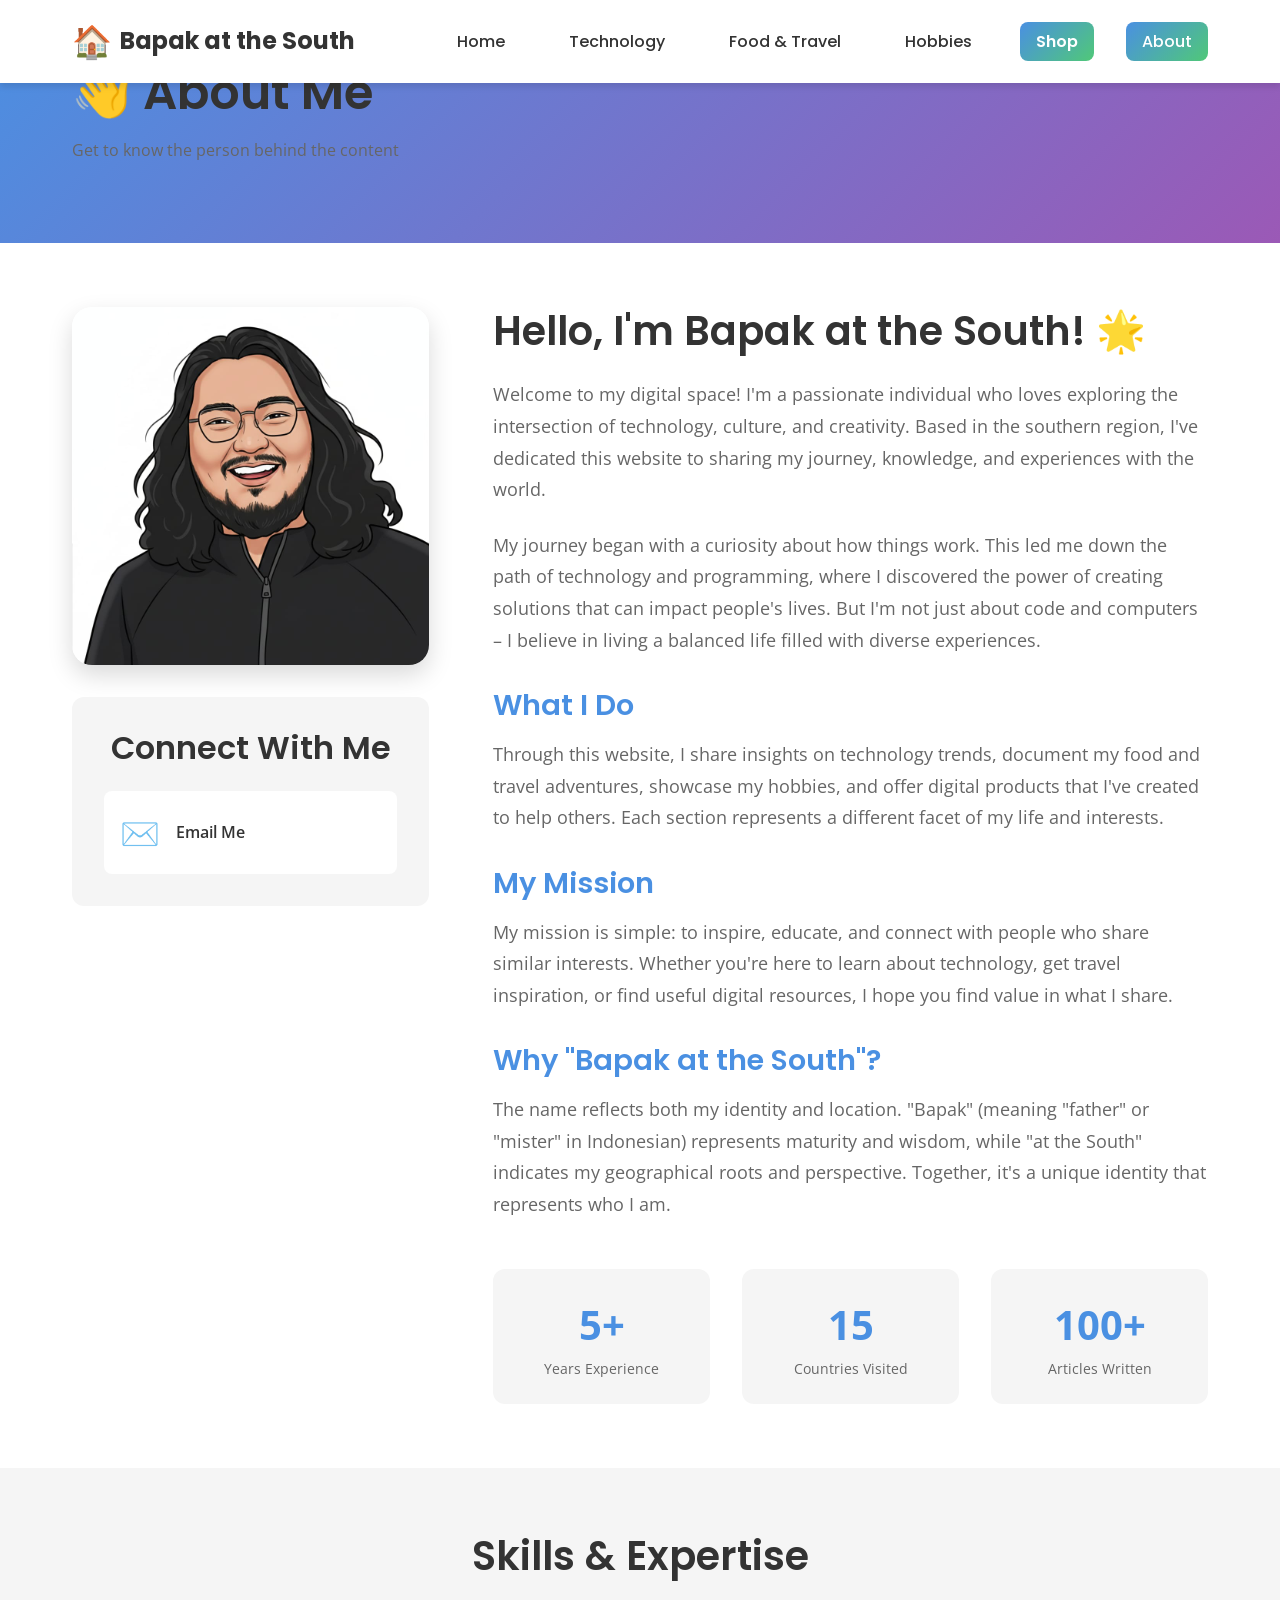
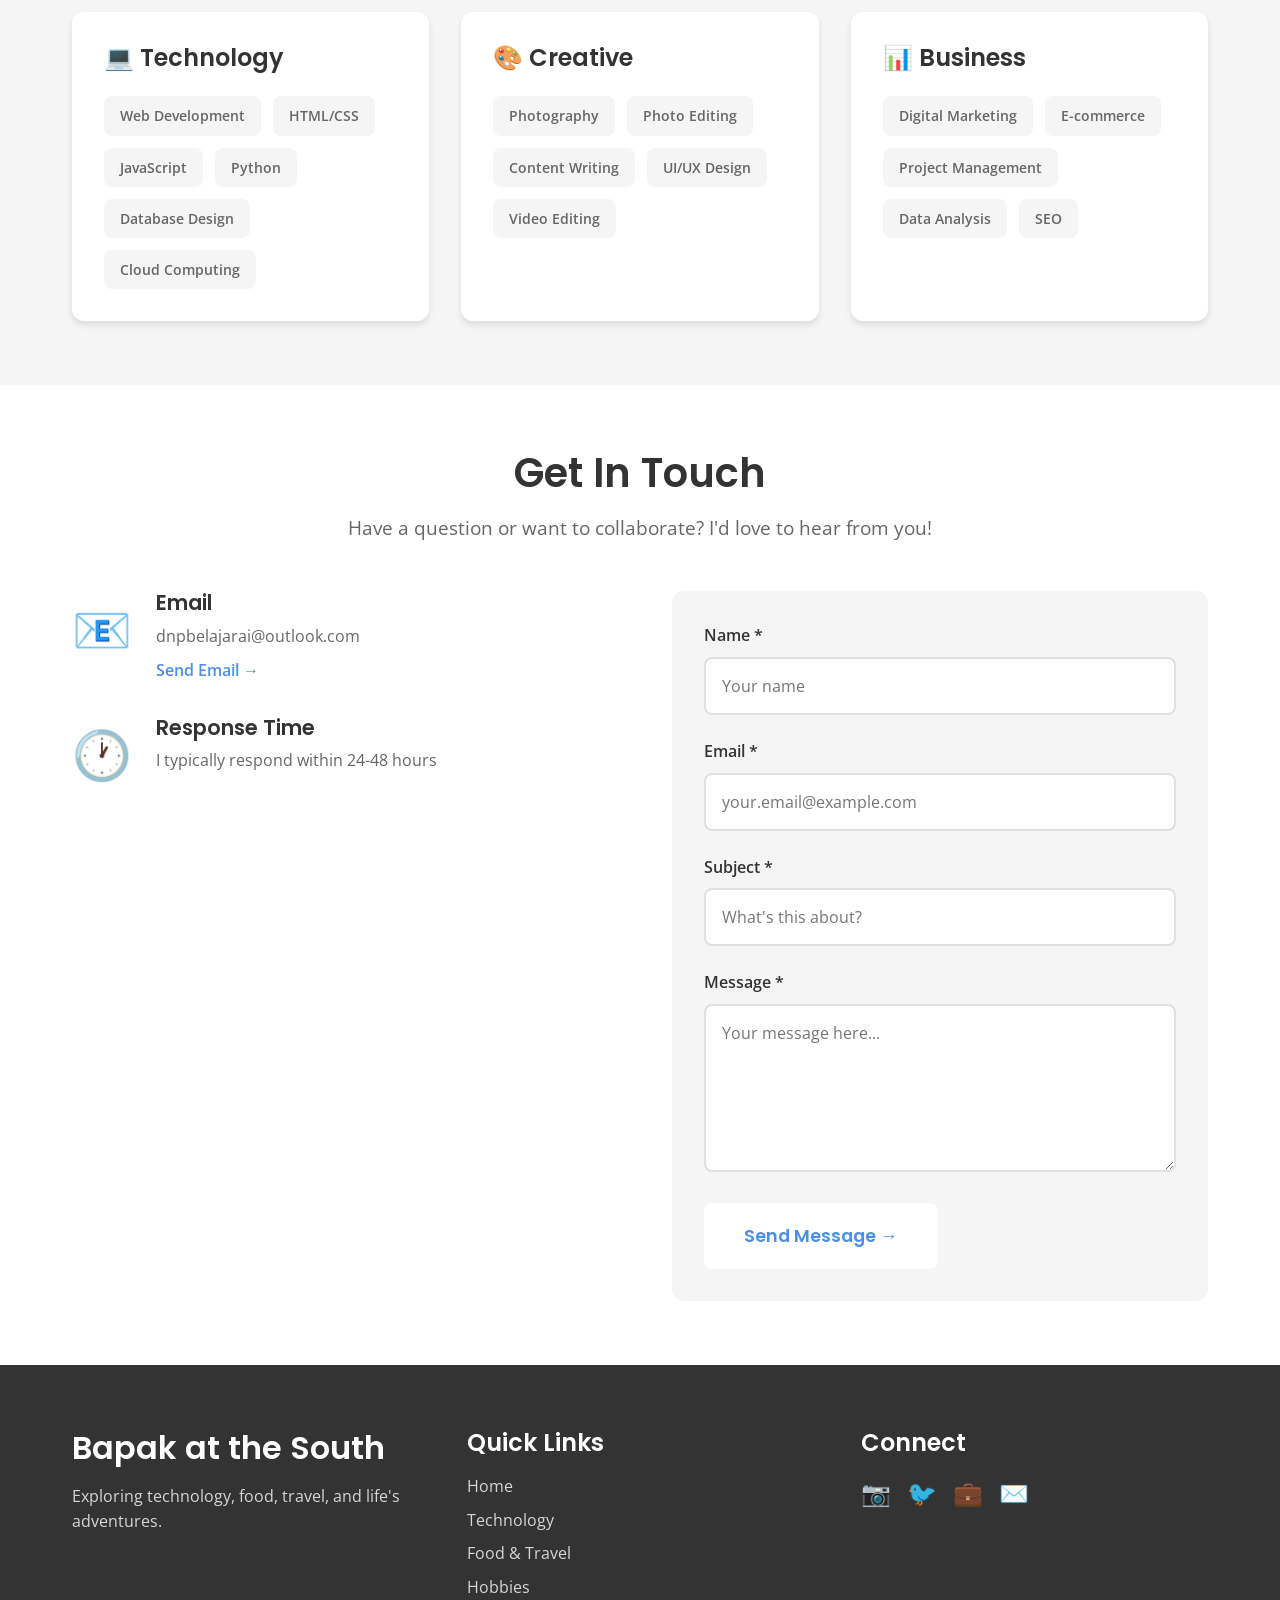
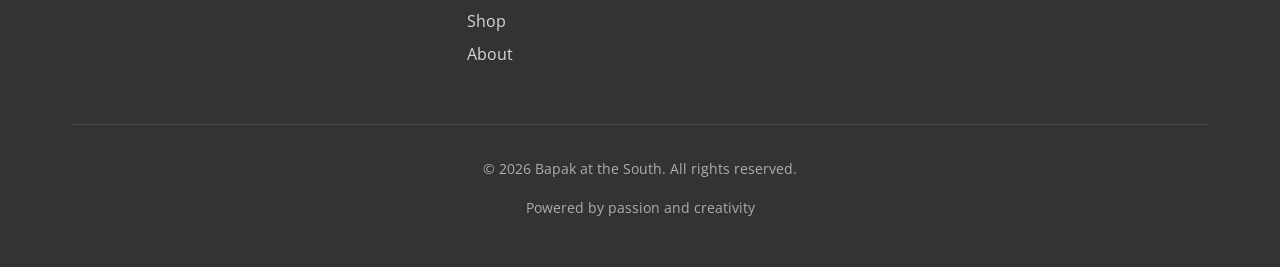
==== commit e5467db9: "Update about.html" ====
--- a/about.html
+++ b/about.html
@@ -67,7 +67,7 @@
                     <div class="social-connect">
                         <h3>Connect With Me</h3>
                         <div class="social-links-large">
-    <a href="mailto:your.email@example.com" class="social-link-large">
+    <a href="mailto:dnpbelajarai@outlook.com" class="social-link-large">
         <span class="social-icon" style="font-size: 2.5 rem;">✉️</span>
         <span class="social-name">Email Me</span>
     </a>
@@ -186,21 +186,8 @@
                         <div class="contact-icon">📧</div>
                         <div class="contact-details">
                             <h3>Email</h3>
-                            <p>hello@bapakatsouth.com</p>
-                            <a href="mailto:hello@bapakatsouth.com" class="contact-link">Send Email →</a>
-                        </div>
-                    </div>
-                    
-                    <div class="contact-item">
-                        <div class="contact-icon">💬</div>
-                        <div class="contact-details">
-                            <h3>Social Media</h3>
-                            <p>Follow me on social platforms</p>
-                            <div class="social-links-contact">
-                                <a href="#" aria-label="Instagram">📷</a>
-                                <a href="#" aria-label="Twitter">🐦</a>
-                                <a href="#" aria-label="LinkedIn">💼</a>
-                            </div>
+                            <p>dnpbelajarai@outlook.com</p>
+                            <a href="mailto:dnpbelajarai@outlook.com" class="contact-link">Send Email →</a>
                         </div>
                     </div>
                     
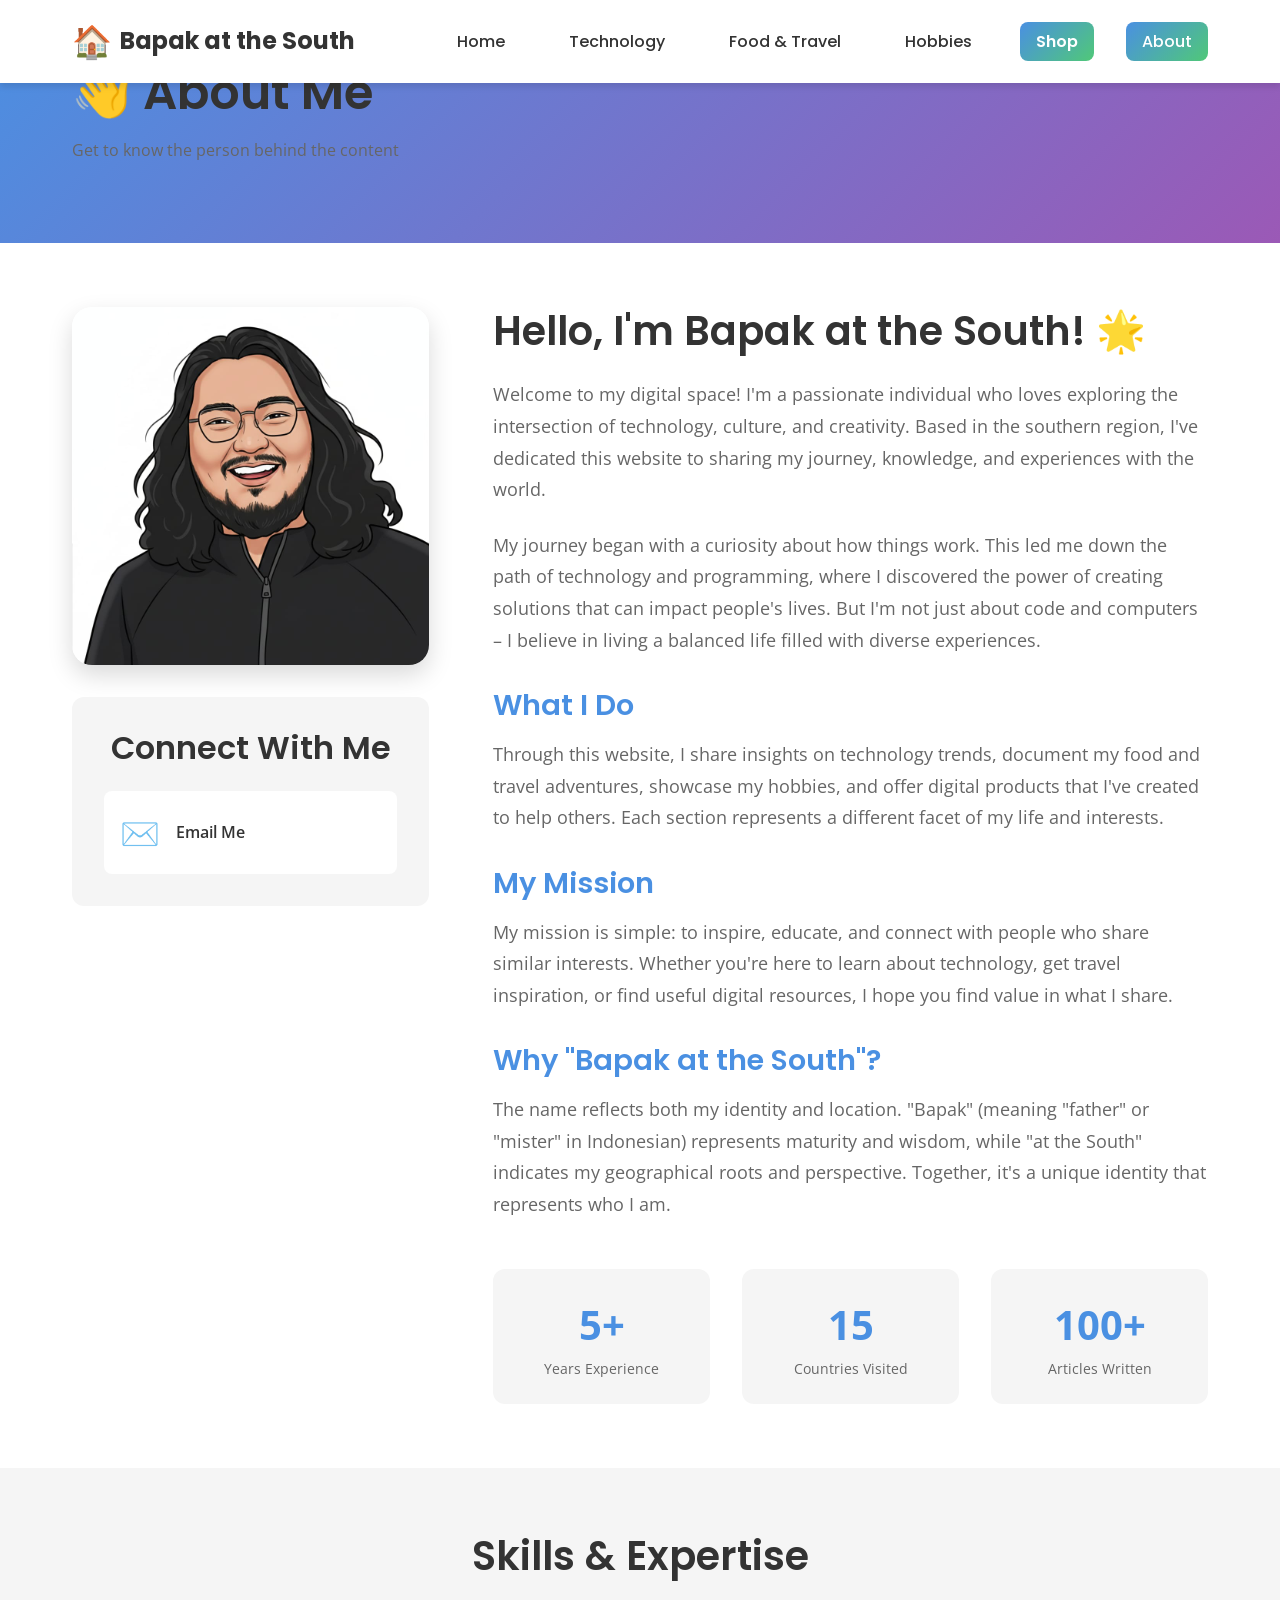
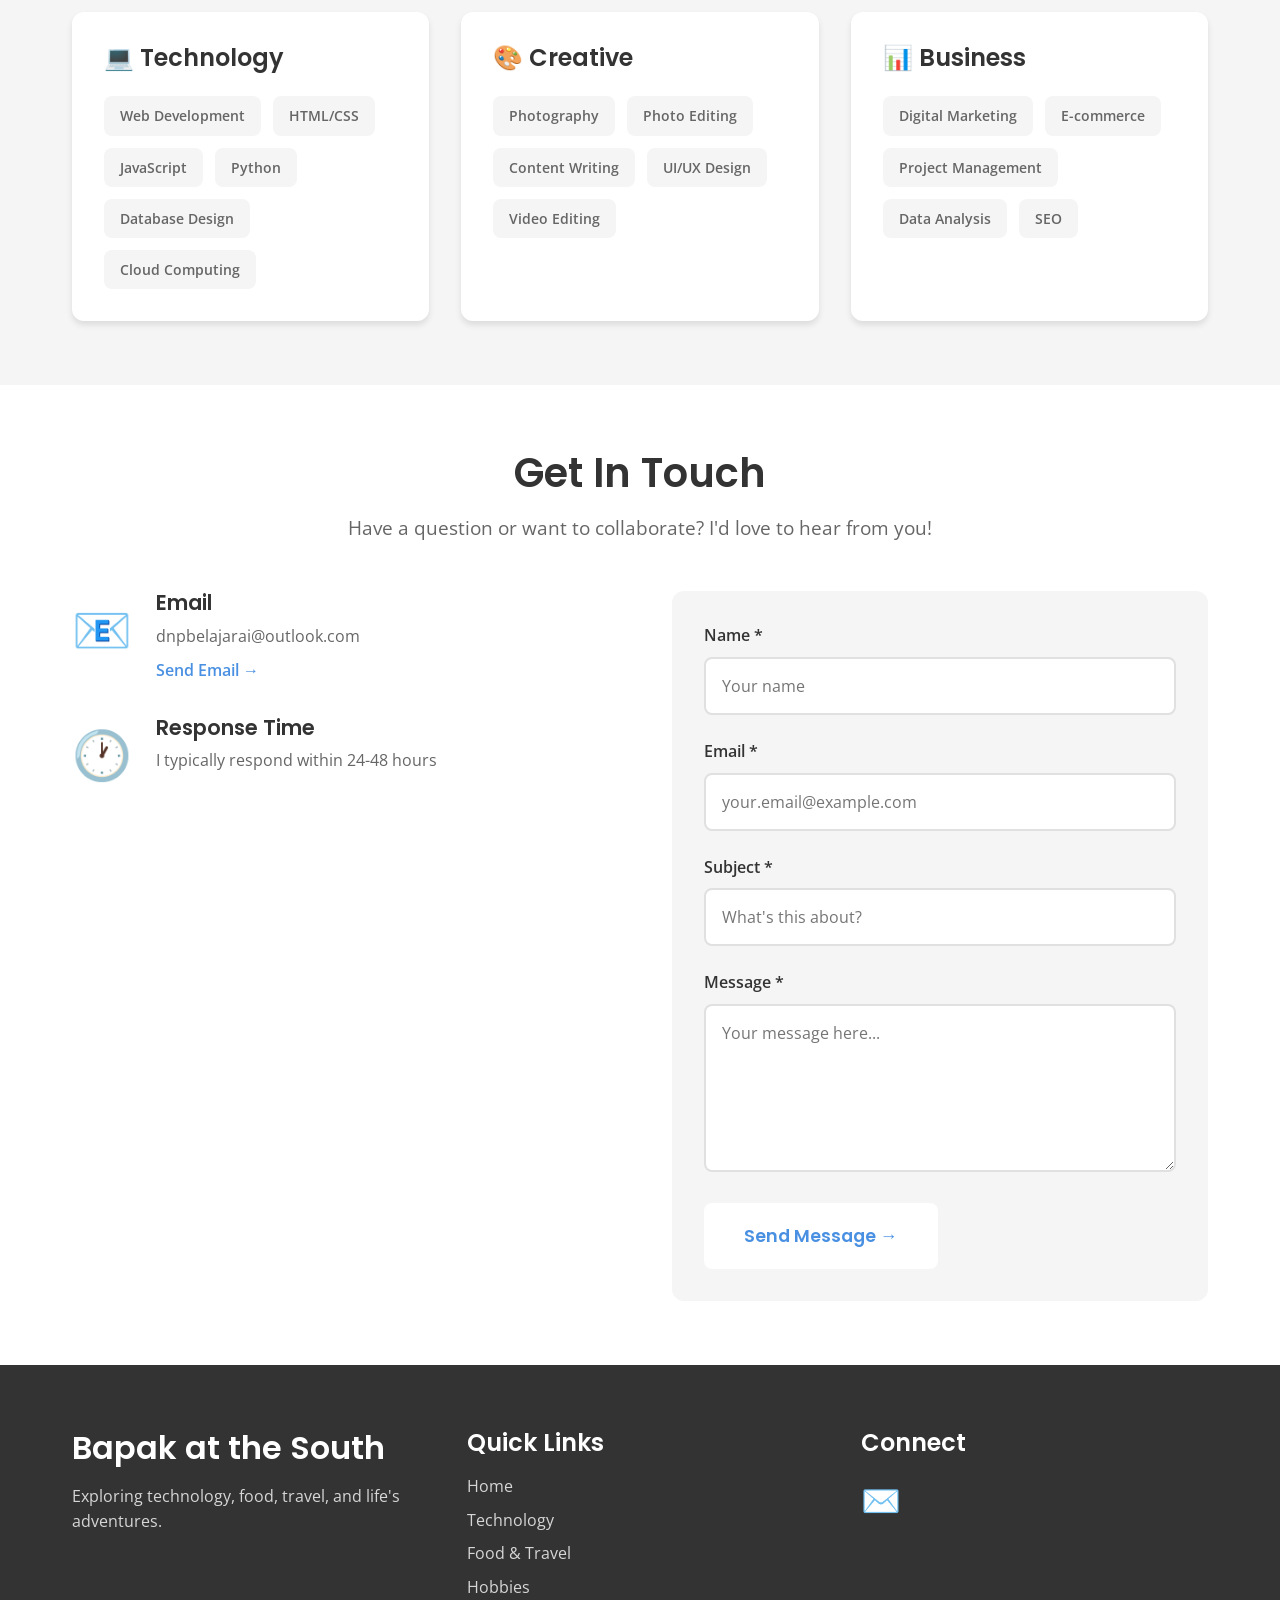
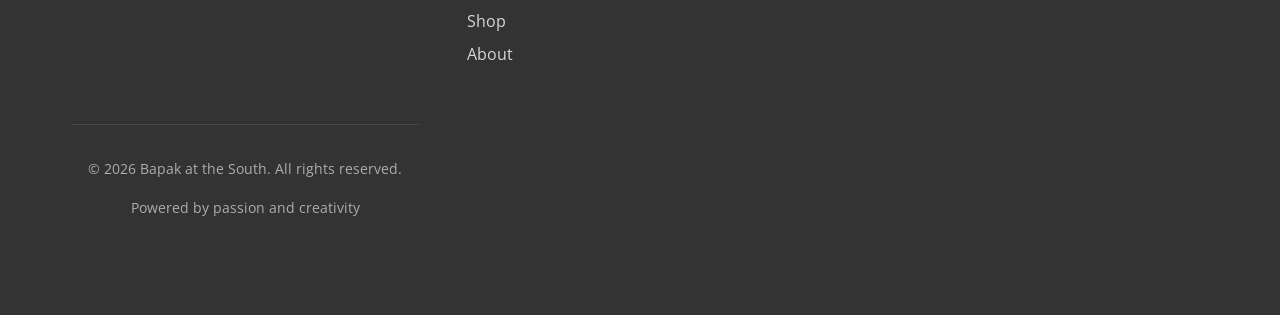
==== commit 470b32d9: "Update about.html" ====
--- a/about.html
+++ b/about.html
@@ -255,13 +255,9 @@
                 <div class="footer-section">
                     <h4>Connect</h4>
                     <div class="social-links">
-                        <a href="#" class="social-link" aria-label="Instagram">📷</a>
-                        <a href="#" class="social-link" aria-label="Twitter">🐦</a>
-                        <a href="#" class="social-link" aria-label="LinkedIn">💼</a>
-                        <a href="#" class="social-link" aria-label="Email">✉️</a>
-                    </div>
-                </div>
-            </div>
+                        <a href="mailto:dnpbelajarai@outlook.com" style="font-size: 2rem;">✉️</a>
+                    </div>
+                </div>
             
             <div class="footer-bottom">
                 <p>&copy; 2026 Bapak at the South. All rights reserved.</p>
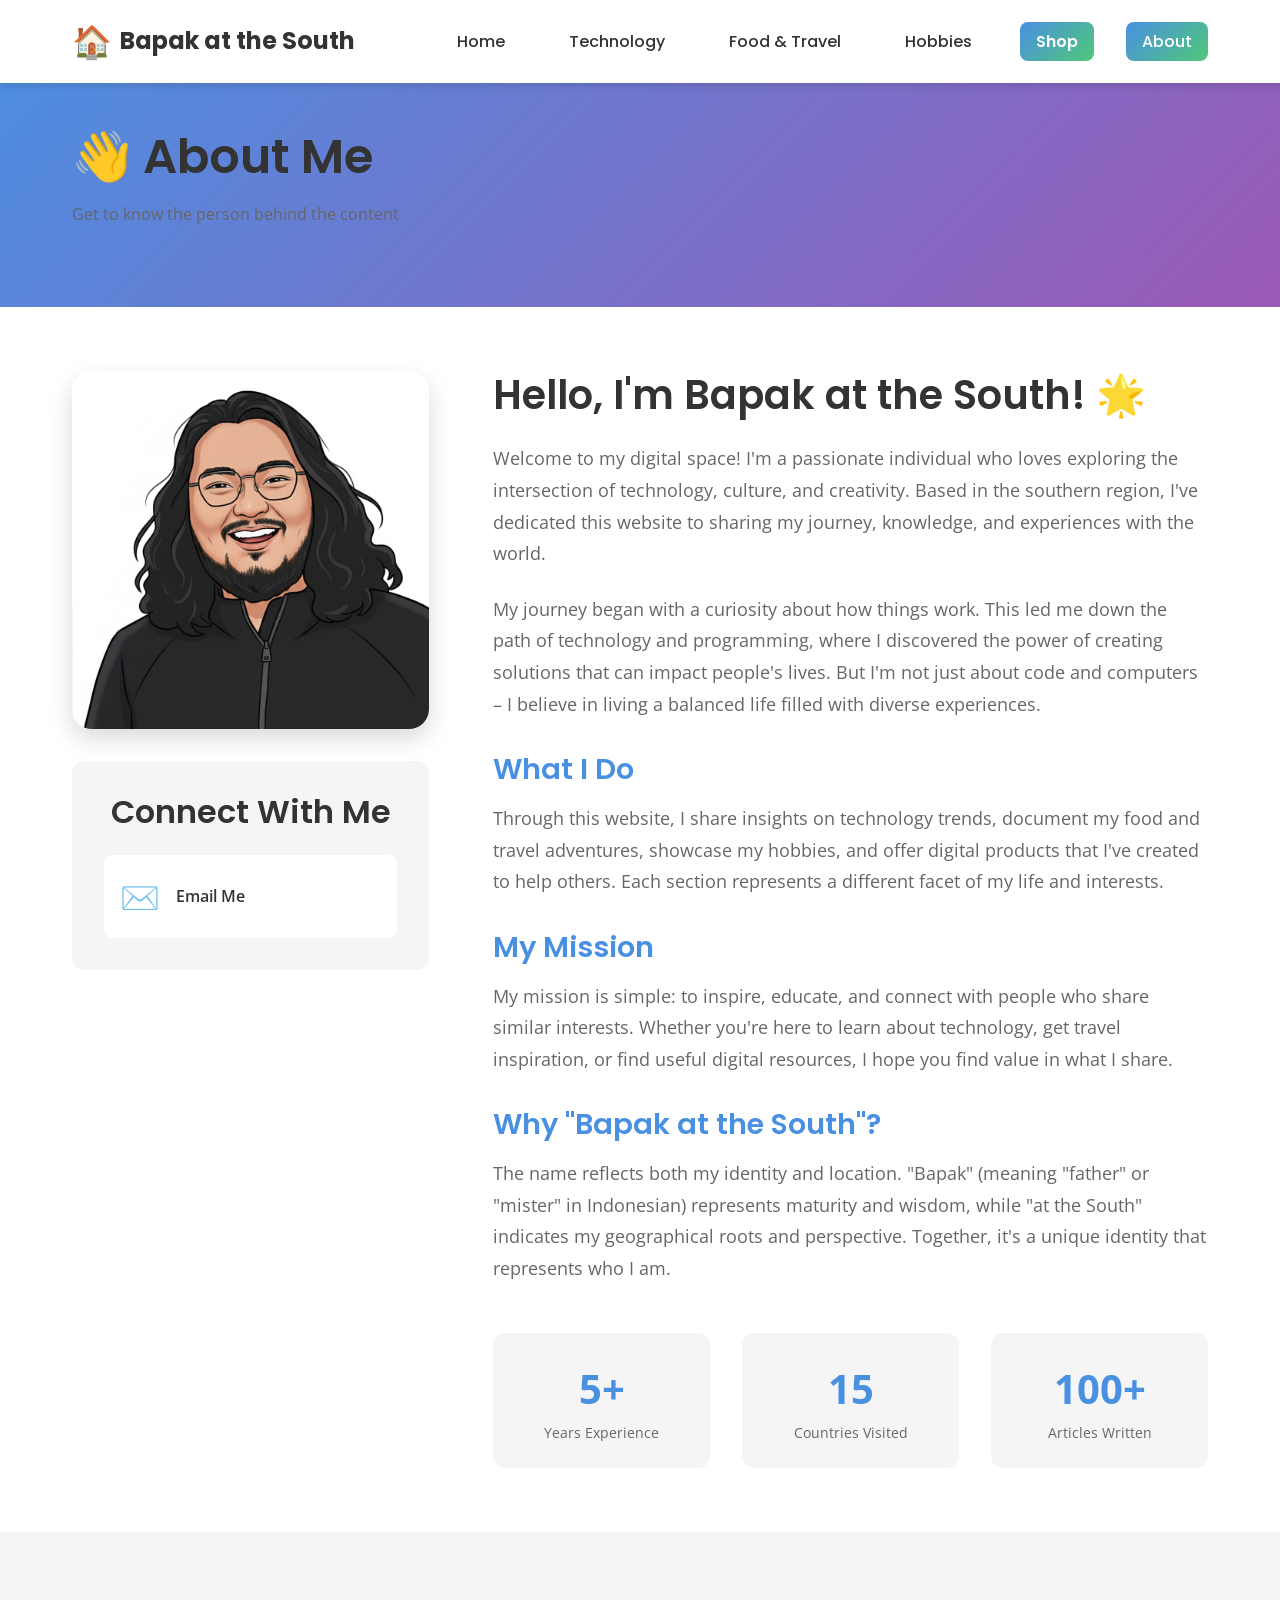
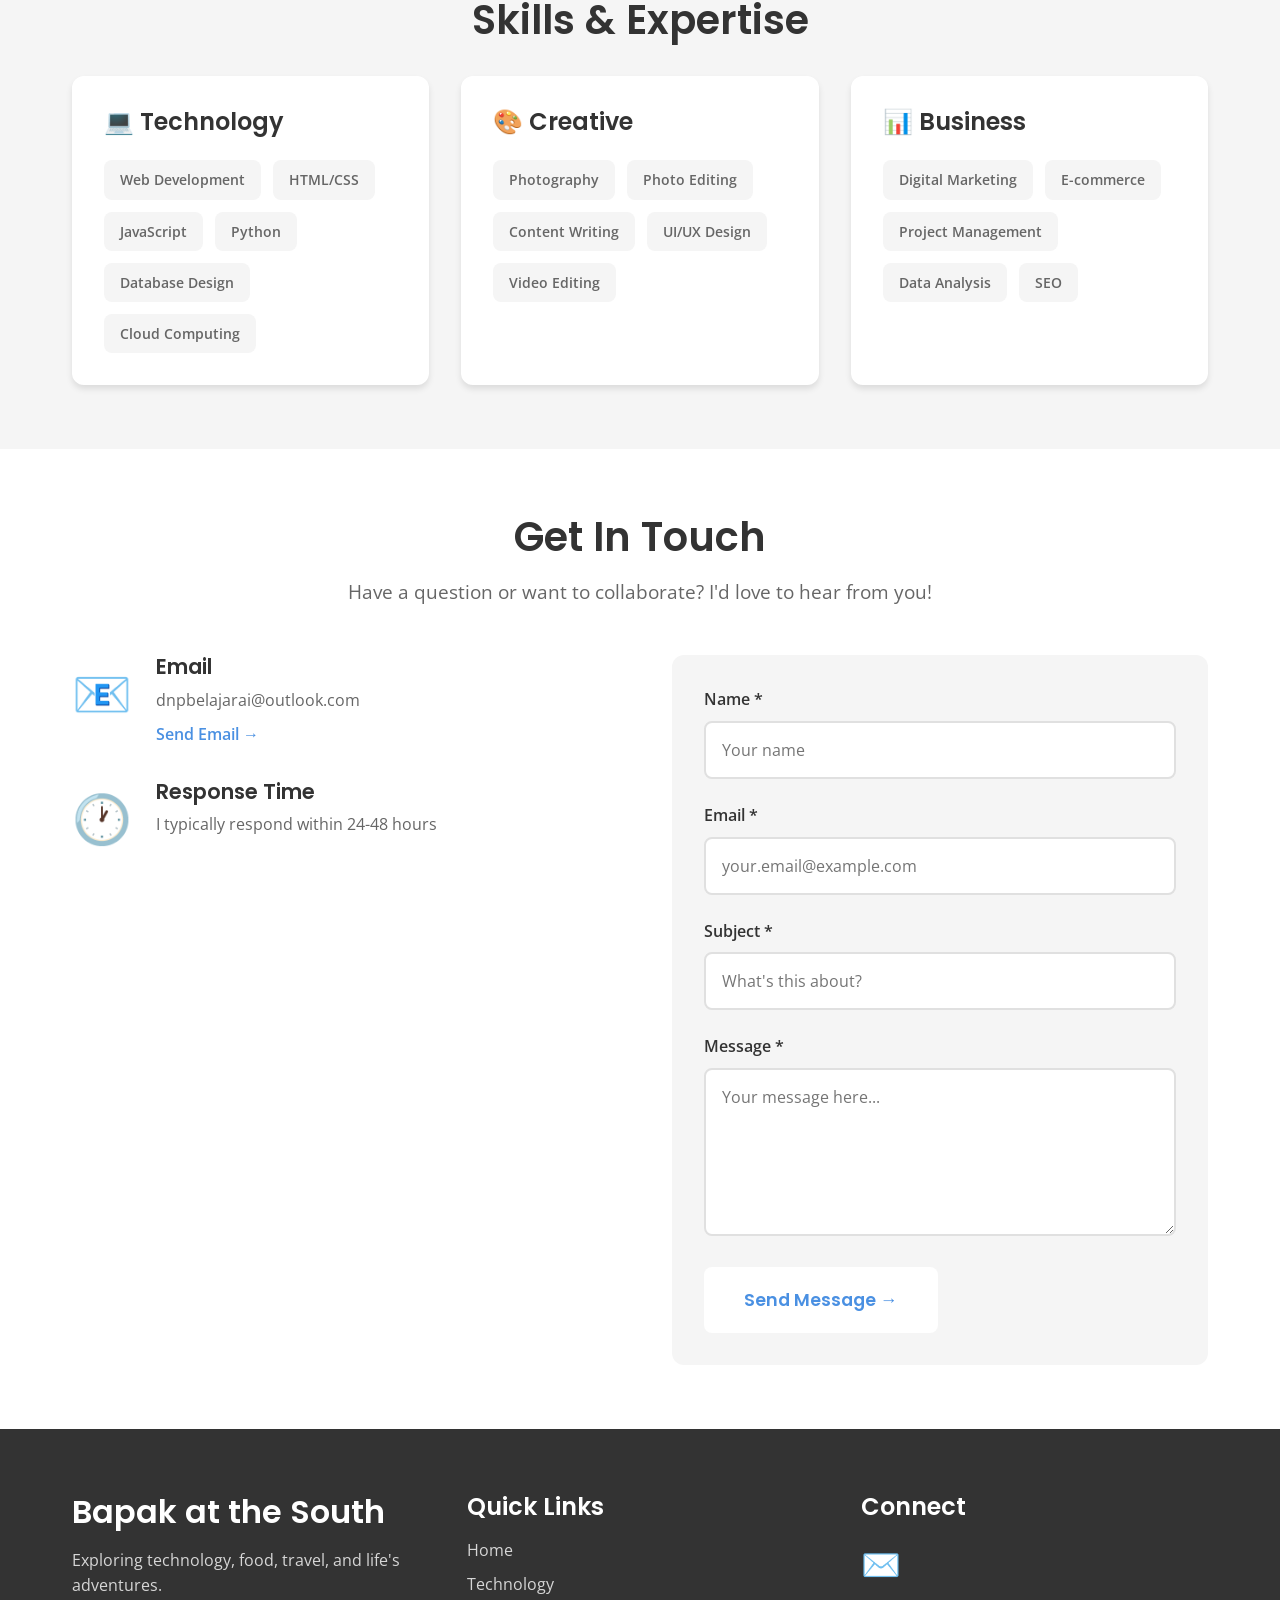
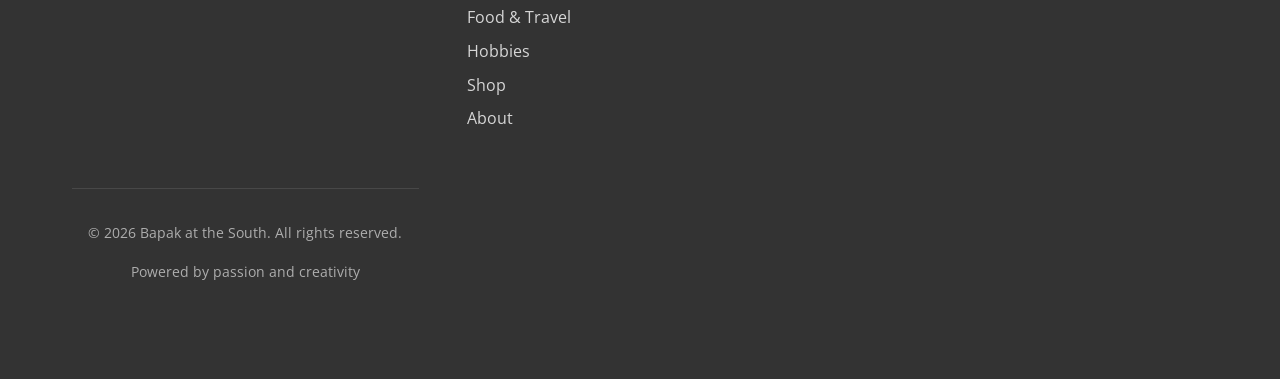
==== commit f2194d7f: "Update about.html" ====
--- a/about.html
+++ b/about.html
@@ -49,7 +49,7 @@
     </nav>
 
     <!-- Page Header -->
-   <section class="page-header about-header" style="padding: 8 rem 0 4 rem;">
+   <section class="page-header about-header">
         <div class="container">
             <h1 class="page-title fade-in">👋 About Me</h1>
             <p class="page-subtitle fade-in-delay">Get to know the person behind the content</p>
@@ -272,7 +272,7 @@
     <style>
         /* Additional styles for About page */
         .about-header {
-            background: linear-gradient(135deg, #4A90E2 0%, #9B59B6 100%);
+            background: linear-gradient(135deg, #4A90E2 0%, #9B59B6 100%); padding: 8rem 0 4rem;
         }
         
         .about-main-section {
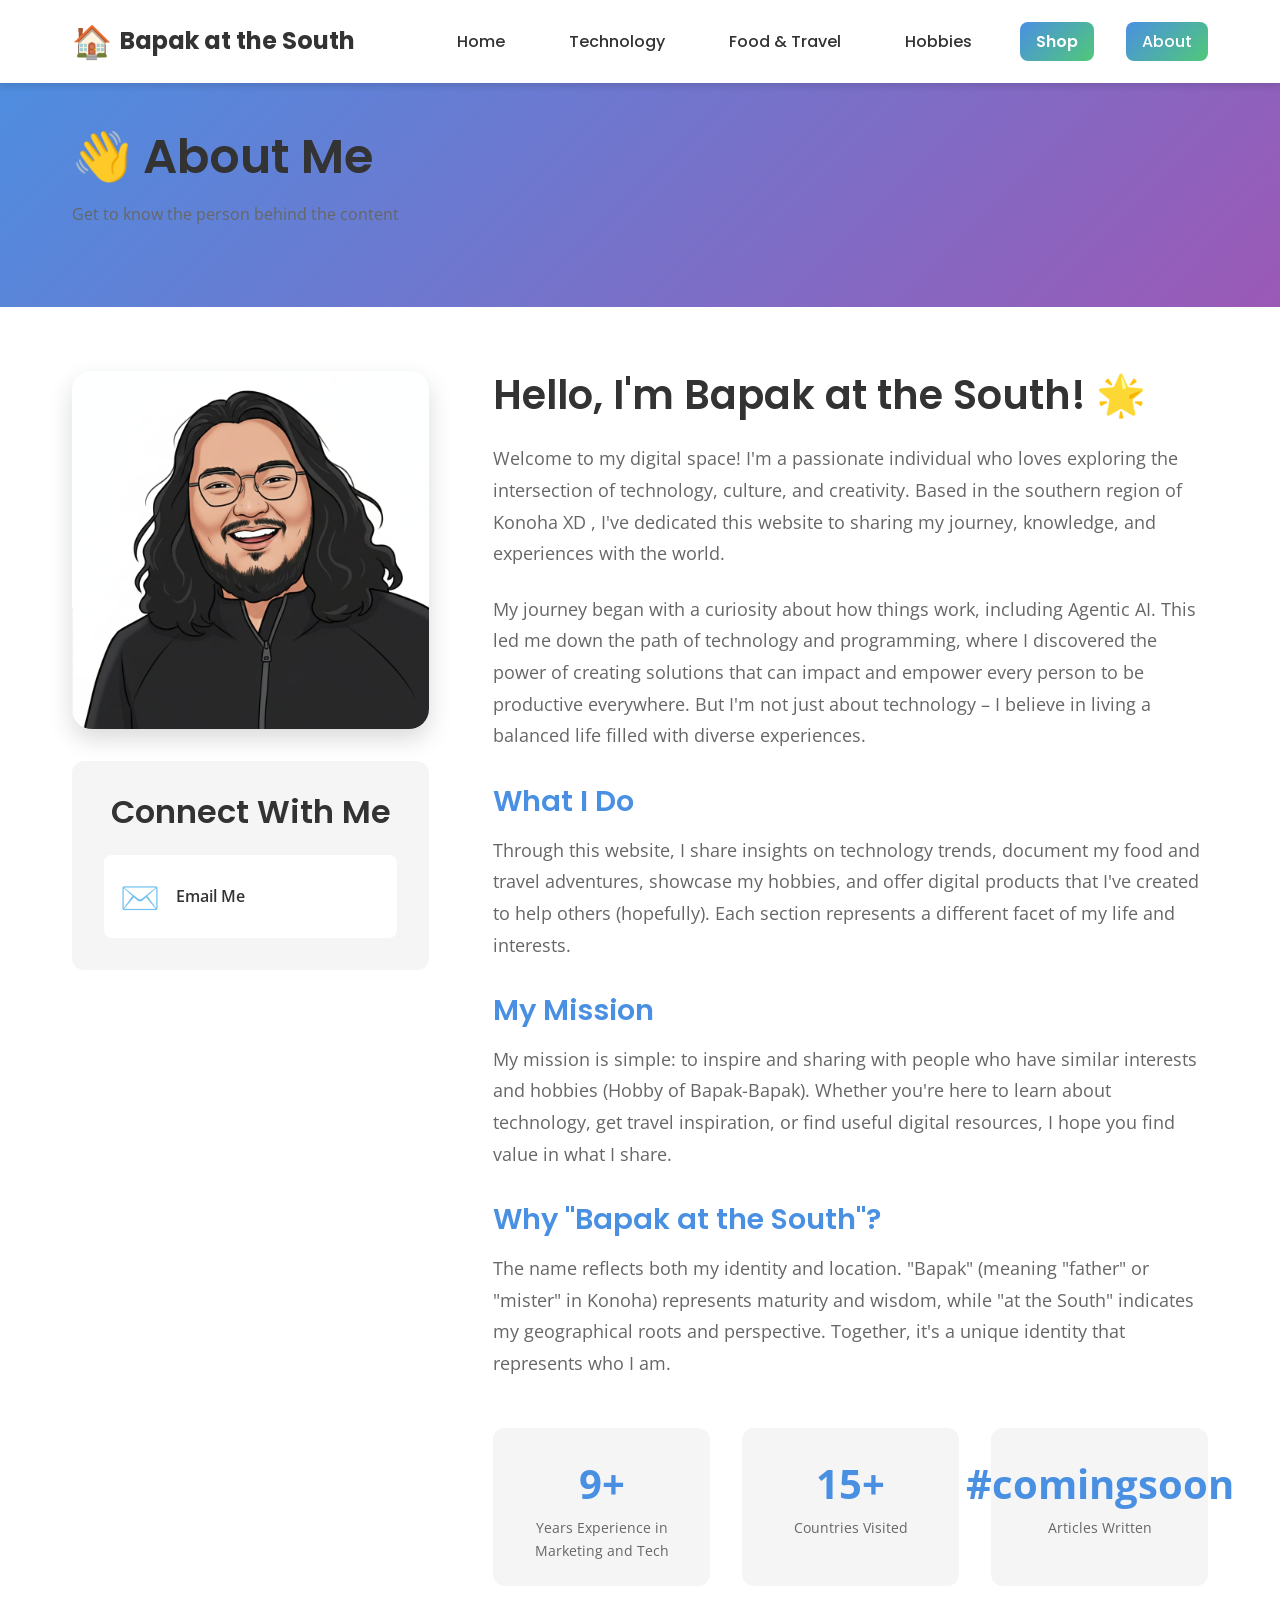
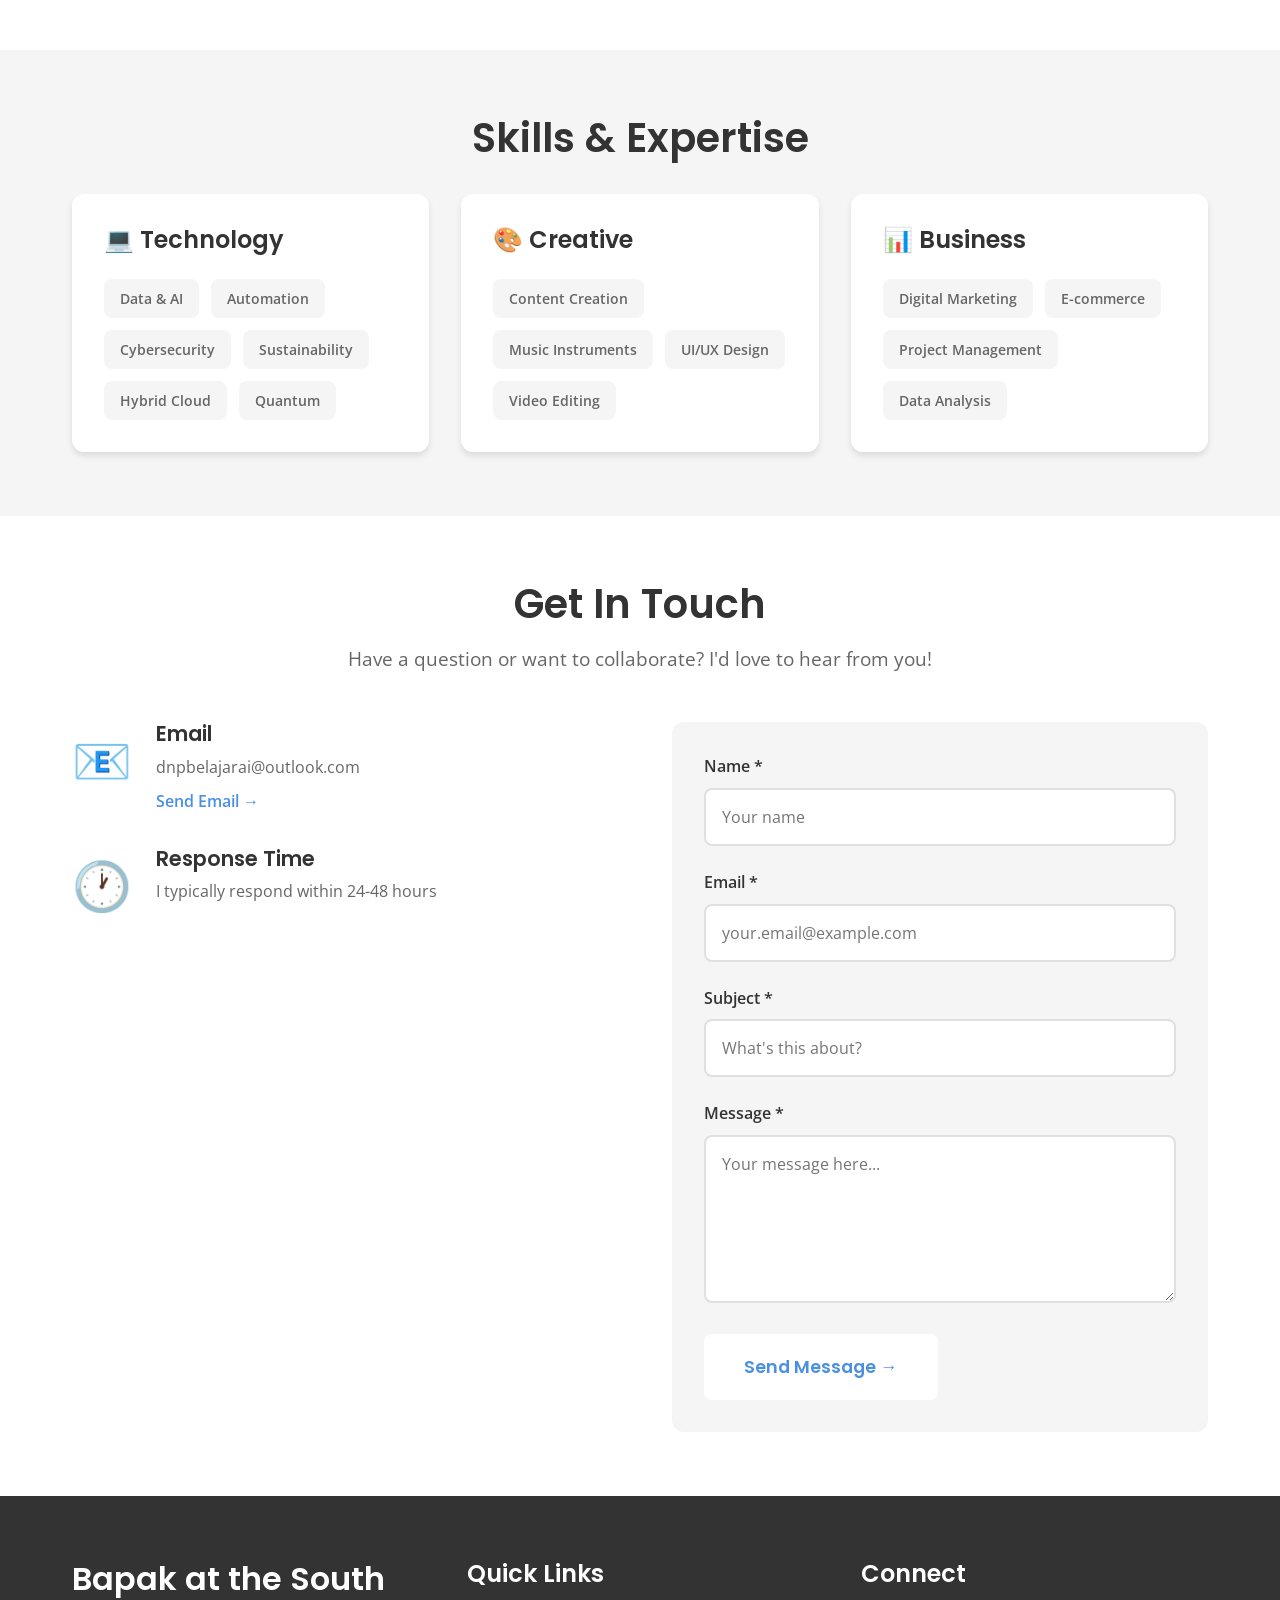
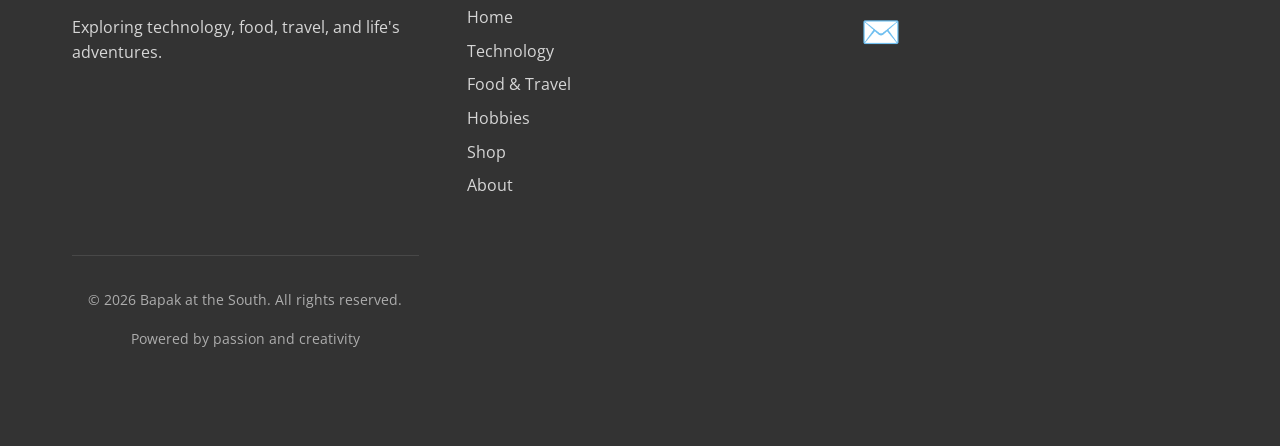
==== commit d2e93858: "Update about.html" ====
--- a/about.html
+++ b/about.html
@@ -81,27 +81,27 @@
                     
                     <p>
                         Welcome to my digital space! I'm a passionate individual who loves exploring the intersection 
-                        of technology, culture, and creativity. Based in the southern region, I've dedicated this 
+                        of technology, culture, and creativity. Based in the southern region of Konoha XD , I've dedicated this 
                         website to sharing my journey, knowledge, and experiences with the world.
                     </p>
                     
                     <p>
-                        My journey began with a curiosity about how things work. This led me down the path of 
+                        My journey began with a curiosity about how things work, including Agentic AI. This led me down the path of 
                         technology and programming, where I discovered the power of creating solutions that can 
-                        impact people's lives. But I'm not just about code and computers – I believe in living 
+                        impact and empower every person to be productive everywhere. But I'm not just about technology – I believe in living 
                         a balanced life filled with diverse experiences.
                     </p>
                     
                     <h3>What I Do</h3>
                     <p>
                         Through this website, I share insights on technology trends, document my food and travel 
-                        adventures, showcase my hobbies, and offer digital products that I've created to help others. 
+                        adventures, showcase my hobbies, and offer digital products that I've created to help others (hopefully). 
                         Each section represents a different facet of my life and interests.
                     </p>
                     
                     <h3>My Mission</h3>
                     <p>
-                        My mission is simple: to inspire, educate, and connect with people who share similar interests. 
+                        My mission is simple: to inspire and sharing with people who have similar interests and hobbies (Hobby of Bapak-Bapak). 
                         Whether you're here to learn about technology, get travel inspiration, or find useful digital 
                         resources, I hope you find value in what I share.
                     </p>
@@ -109,21 +109,21 @@
                     <h3>Why "Bapak at the South"?</h3>
                     <p>
                         The name reflects both my identity and location. "Bapak" (meaning "father" or "mister" in 
-                        Indonesian) represents maturity and wisdom, while "at the South" indicates my geographical 
+                        Konoha) represents maturity and wisdom, while "at the South" indicates my geographical 
                         roots and perspective. Together, it's a unique identity that represents who I am.
                     </p>
                     
                     <div class="stats-inline">
                         <div class="stat-inline-item">
-                            <span class="stat-inline-number">5+</span>
-                            <span class="stat-inline-label">Years Experience</span>
+                            <span class="stat-inline-number">9+</span>
+                            <span class="stat-inline-label">Years Experience in Marketing and Tech</span>
                         </div>
                         <div class="stat-inline-item">
-                            <span class="stat-inline-number">15</span>
+                            <span class="stat-inline-number">15+</span>
                             <span class="stat-inline-label">Countries Visited</span>
                         </div>
                         <div class="stat-inline-item">
-                            <span class="stat-inline-number">100+</span>
+                            <span class="stat-inline-number">#comingsoon</span>
                             <span class="stat-inline-label">Articles Written</span>
                         </div>
                     </div>
@@ -140,21 +140,20 @@
                 <div class="skill-category" data-aos="fade-up">
                     <h3>💻 Technology</h3>
                     <div class="skill-tags">
-                        <span class="skill-tag">Web Development</span>
-                        <span class="skill-tag">HTML/CSS</span>
-                        <span class="skill-tag">JavaScript</span>
-                        <span class="skill-tag">Python</span>
-                        <span class="skill-tag">Database Design</span>
-                        <span class="skill-tag">Cloud Computing</span>
+                        <span class="skill-tag">Data & AI</span>
+                        <span class="skill-tag">Automation</span>
+                        <span class="skill-tag">Cybersecurity</span>
+                        <span class="skill-tag">Sustainability</span>
+                        <span class="skill-tag">Hybrid Cloud</span>
+                        <span class="skill-tag">Quantum</span>
                     </div>
                 </div>
                 
                 <div class="skill-category" data-aos="fade-up" data-aos-delay="100">
                     <h3>🎨 Creative</h3>
                     <div class="skill-tags">
-                        <span class="skill-tag">Photography</span>
-                        <span class="skill-tag">Photo Editing</span>
-                        <span class="skill-tag">Content Writing</span>
+                        <span class="skill-tag">Content Creation</span>
+                        <span class="skill-tag">Music Instruments</span>
                         <span class="skill-tag">UI/UX Design</span>
                         <span class="skill-tag">Video Editing</span>
                     </div>
@@ -167,7 +166,6 @@
                         <span class="skill-tag">E-commerce</span>
                         <span class="skill-tag">Project Management</span>
                         <span class="skill-tag">Data Analysis</span>
-                        <span class="skill-tag">SEO</span>
                     </div>
                 </div>
             </div>
@@ -557,37 +555,32 @@
     </style>
     
     <script>
-        // Contact form handling
-        document.getElementById('contactForm').addEventListener('submit', function(e) {
-            e.preventDefault();
-            
-            const formData = {
-                name: document.getElementById('name').value,
-                email: document.getElementById('email').value,
-                subject: document.getElementById('subject').value,
-                message: document.getElementById('message').value
-            };
-            
-            console.log('Form submitted:', formData);
-            
-            // Show success message
-            if (window.BapakattheSouth && window.BapakattheSouth.showNotification) {
-                window.BapakattheSouth.showNotification(
-                    'Thank you! Your message has been sent successfully. 🎉',
-                    'success'
-                );
-            }
-            
-            // Reset form
+    // Contact form handling - mailto: version
+    document.getElementById('contactForm').addEventListener('submit', function(e) {
+        e.preventDefault();
+        
+        const name = document.getElementById('name').value;
+        const email = document.getElementById('email').value;
+        const subject = document.getElementById('subject').value;
+        const message = document.getElementById('message').value;
+        
+        // Create mailto link with form data
+        const yourEmail = 'dnpbelajarai@outlook.com'; // GANTI DENGAN EMAIL ANDA!
+        const mailtoSubject = `Contact Form: ${subject}`;
+        const mailtoBody = `Name: ${name}%0D%0AEmail: ${email}%0D%0A%0D%0AMessage:%0D%0A${encodeURIComponent(message)}`;
+        
+        const mailtoLink = `mailto:${yourEmail}?subject=${encodeURIComponent(mailtoSubject)}&body=${mailtoBody}`;
+        
+        // Open email client
+        window.location.href = mailtoLink;
+        
+        // Reset form after a short delay
+        setTimeout(() => {
             this.reset();
-            
-            // In production, send to backend:
-            // fetch('/api/contact', {
-            //     method: 'POST',
-            //     headers: { 'Content-Type': 'application/json' },
-            //     body: JSON.stringify(formData)
-            // })
-        });
-    </script>
+            alert('Email client opened! Please send the email to complete your message.');
+        }, 500);
+    });
+</script>
+
 </body>
 </html>
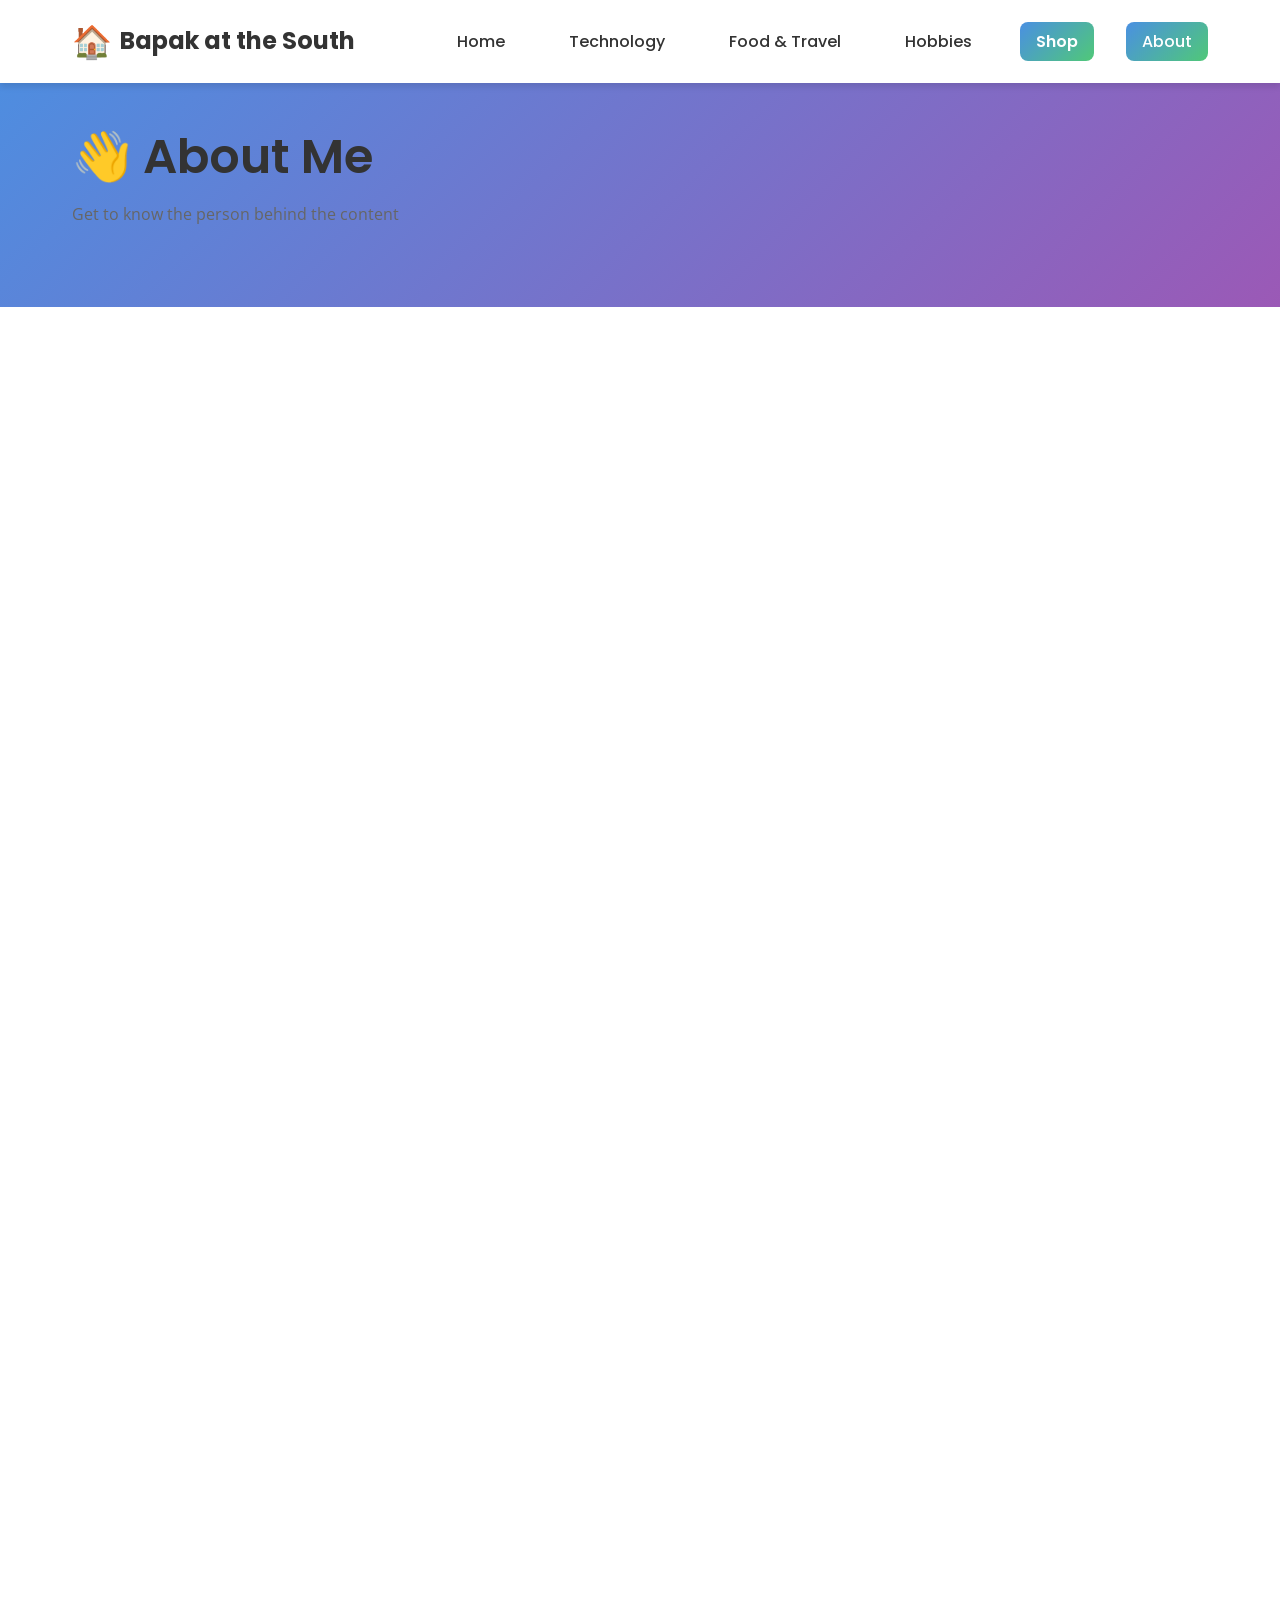
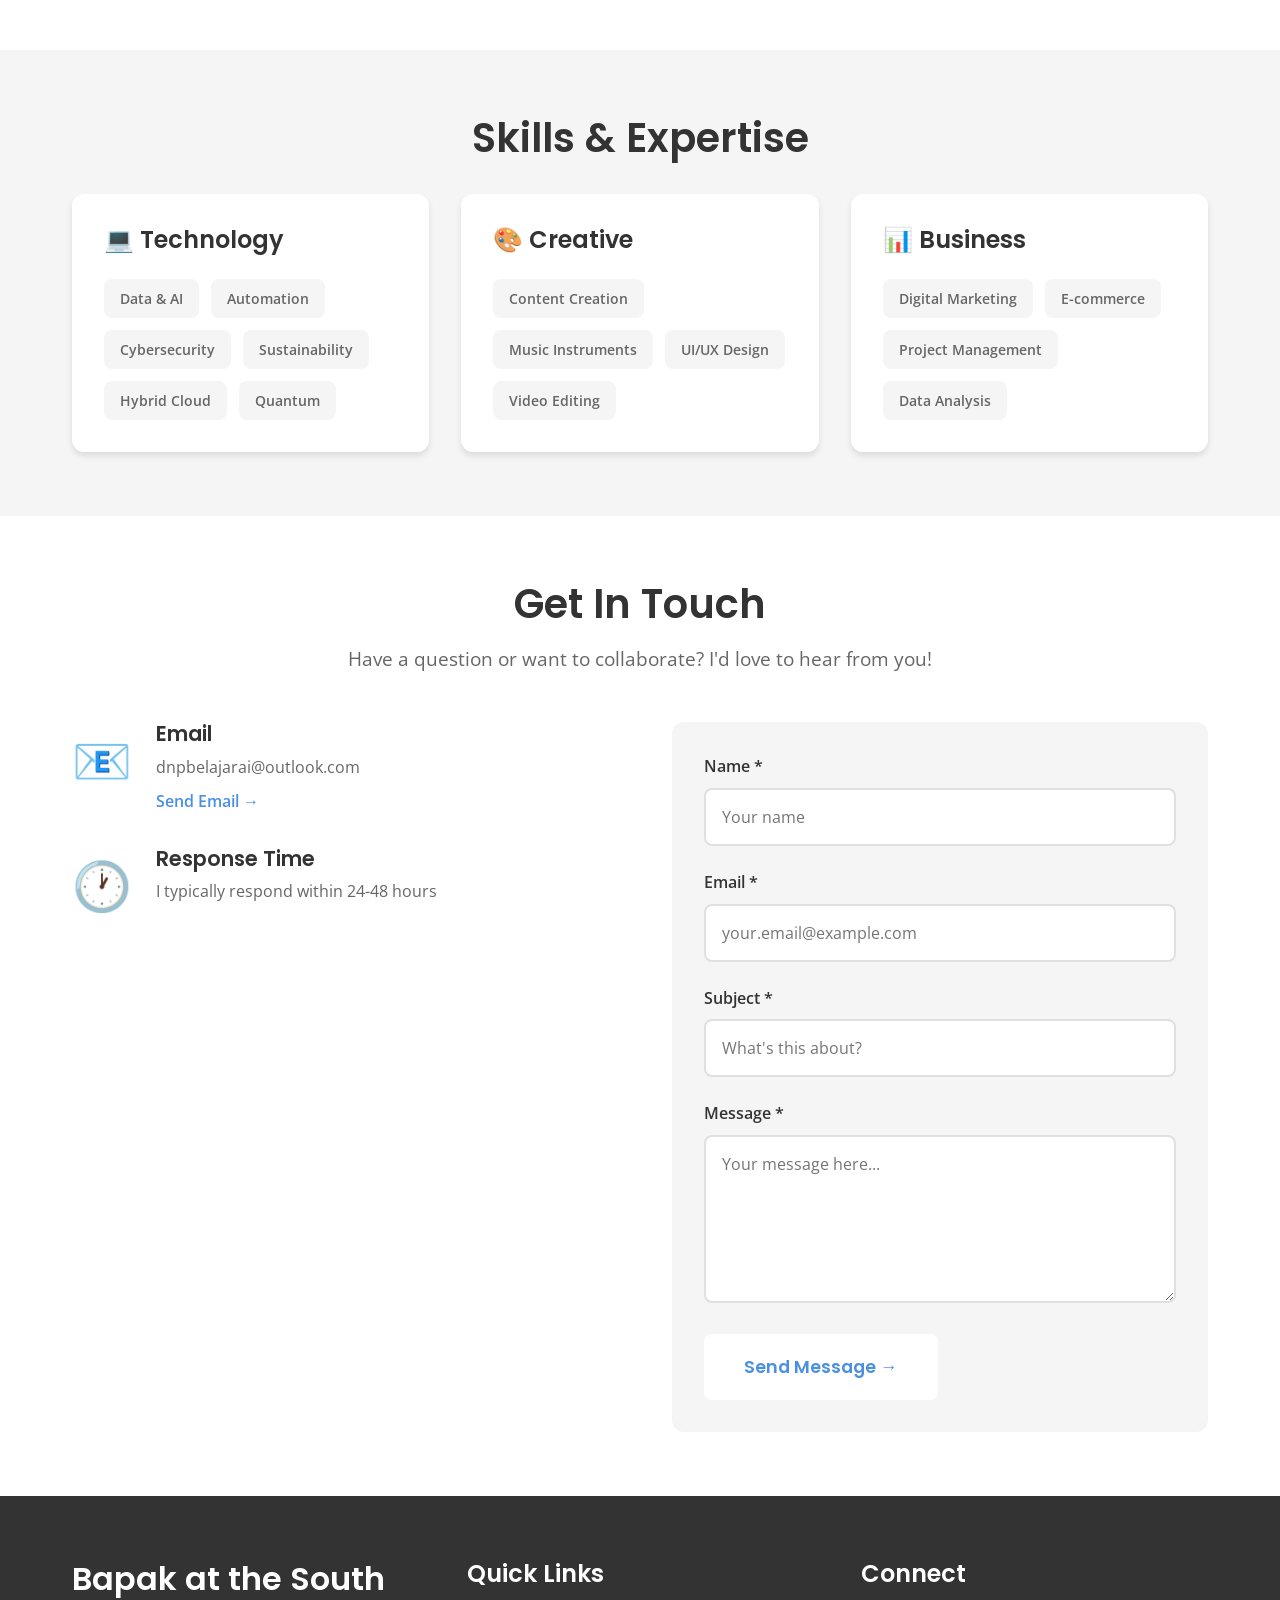
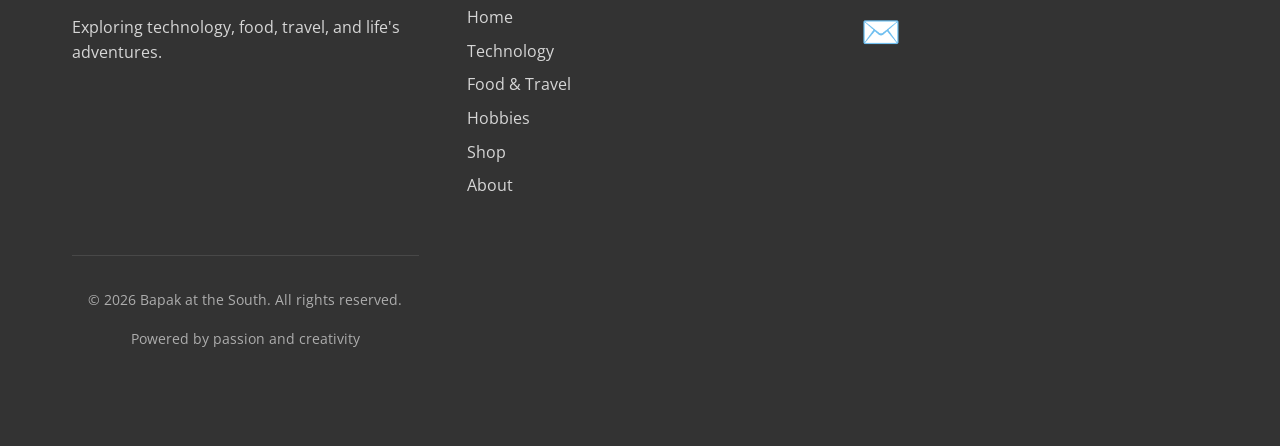
==== commit 81bebaef: "Update about.html" ====
--- a/about.html
+++ b/about.html
@@ -123,7 +123,7 @@
                             <span class="stat-inline-label">Countries Visited</span>
                         </div>
                         <div class="stat-inline-item">
-                            <span class="stat-inline-number">#comingsoon</span>
+                            <span class="stat-inline-number">#soon</span>
                             <span class="stat-inline-label">Articles Written</span>
                         </div>
                     </div>
